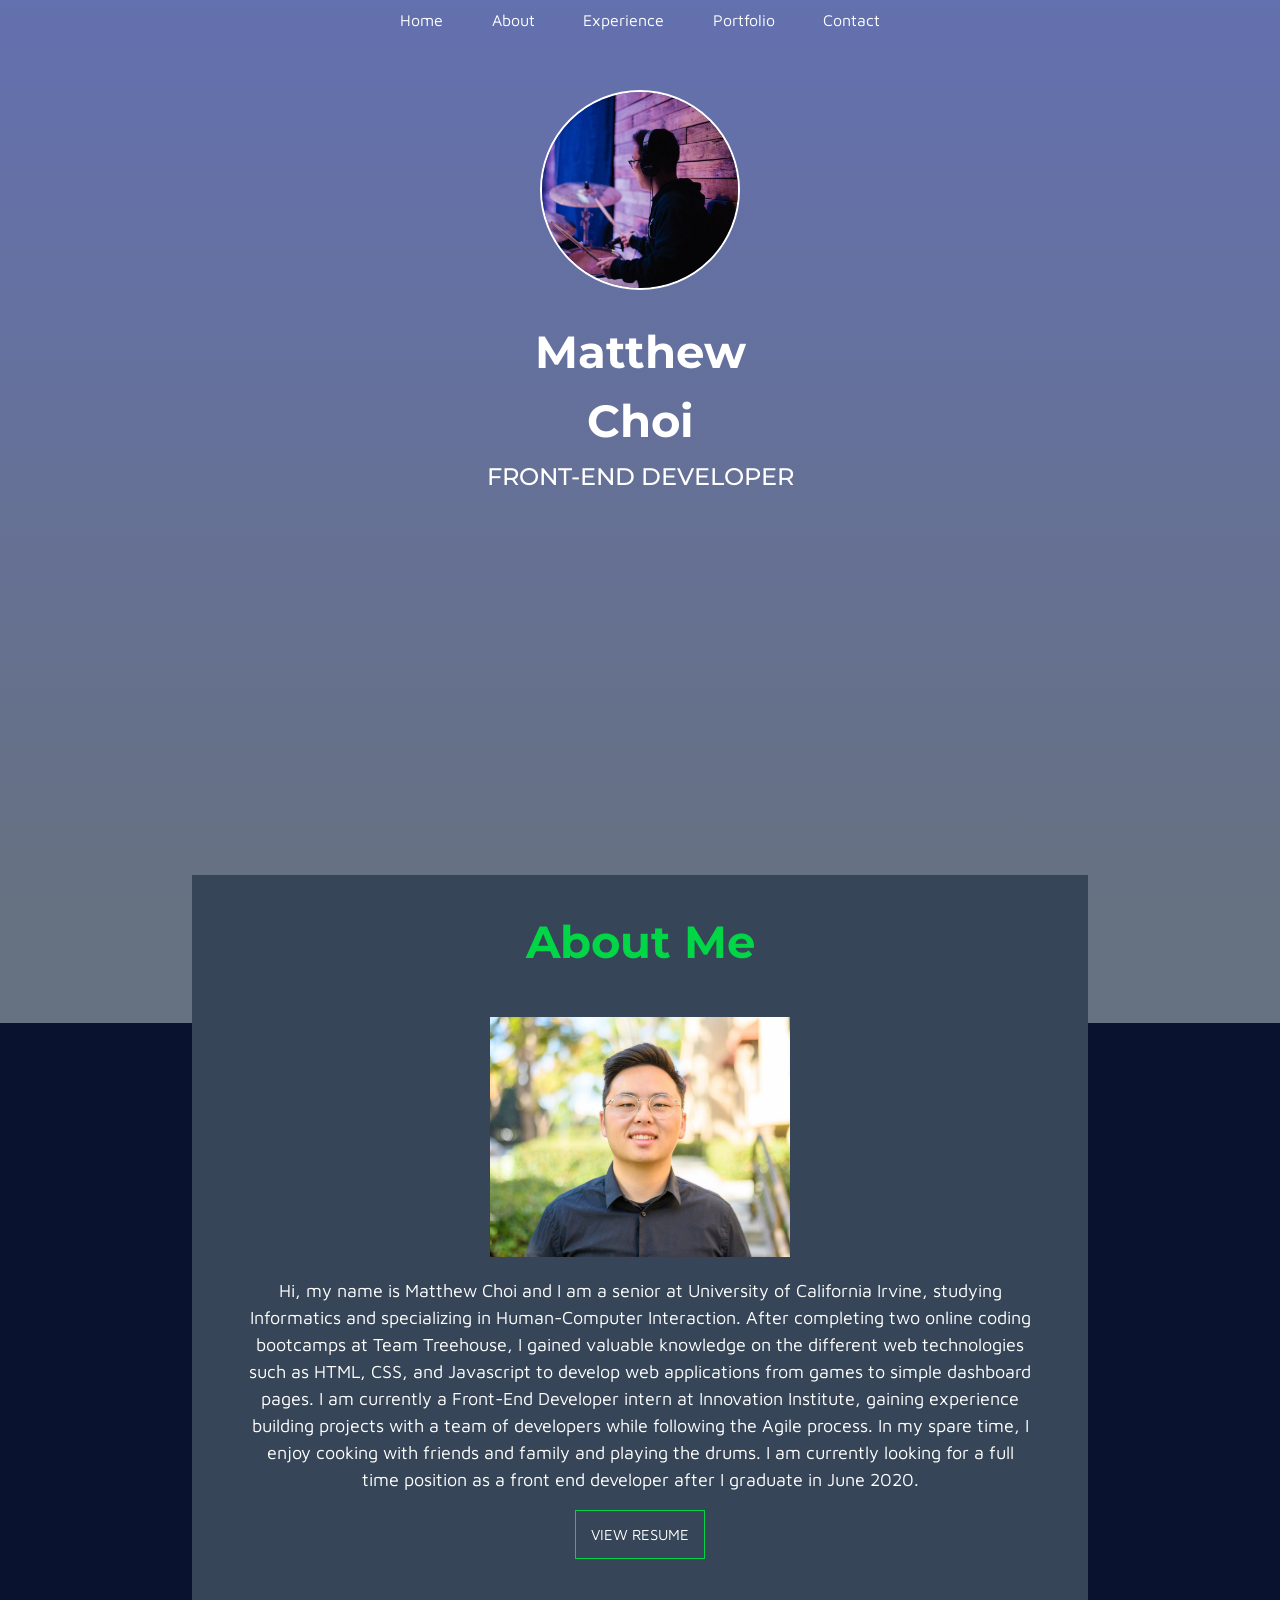
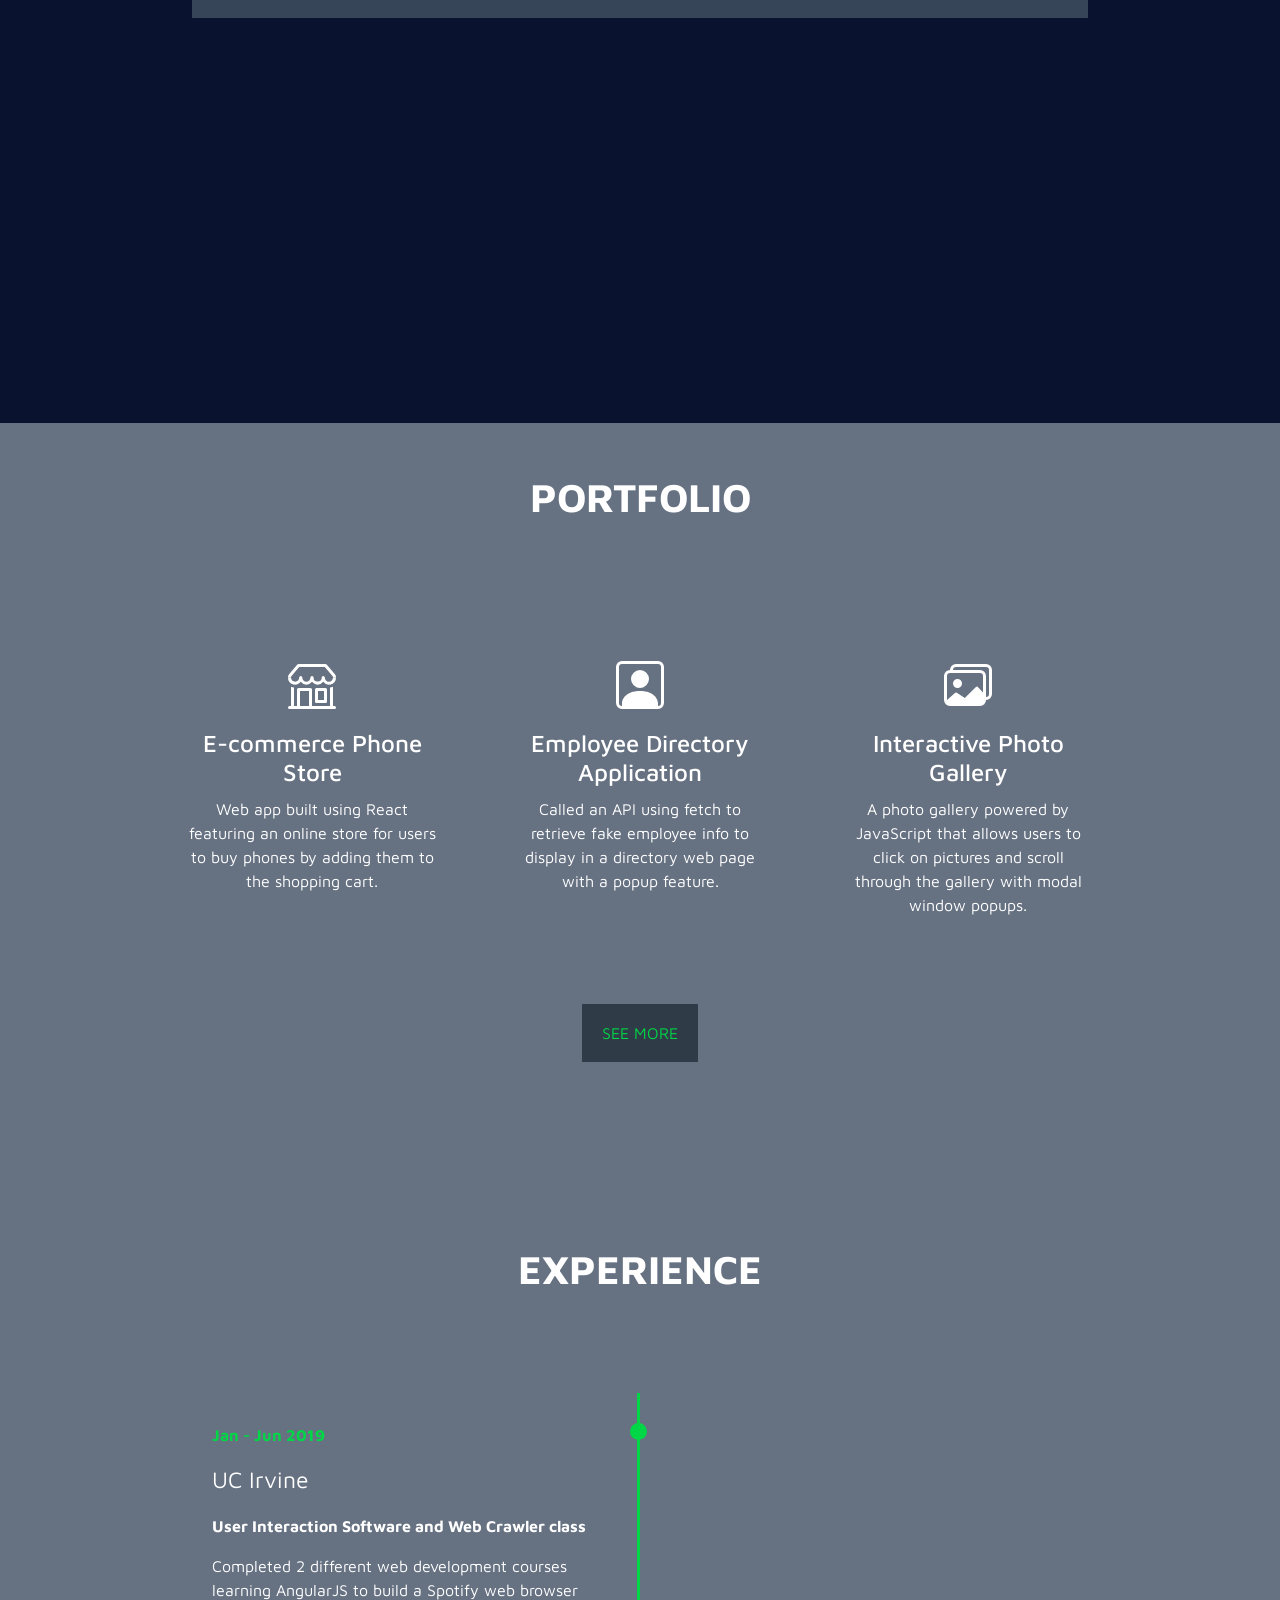
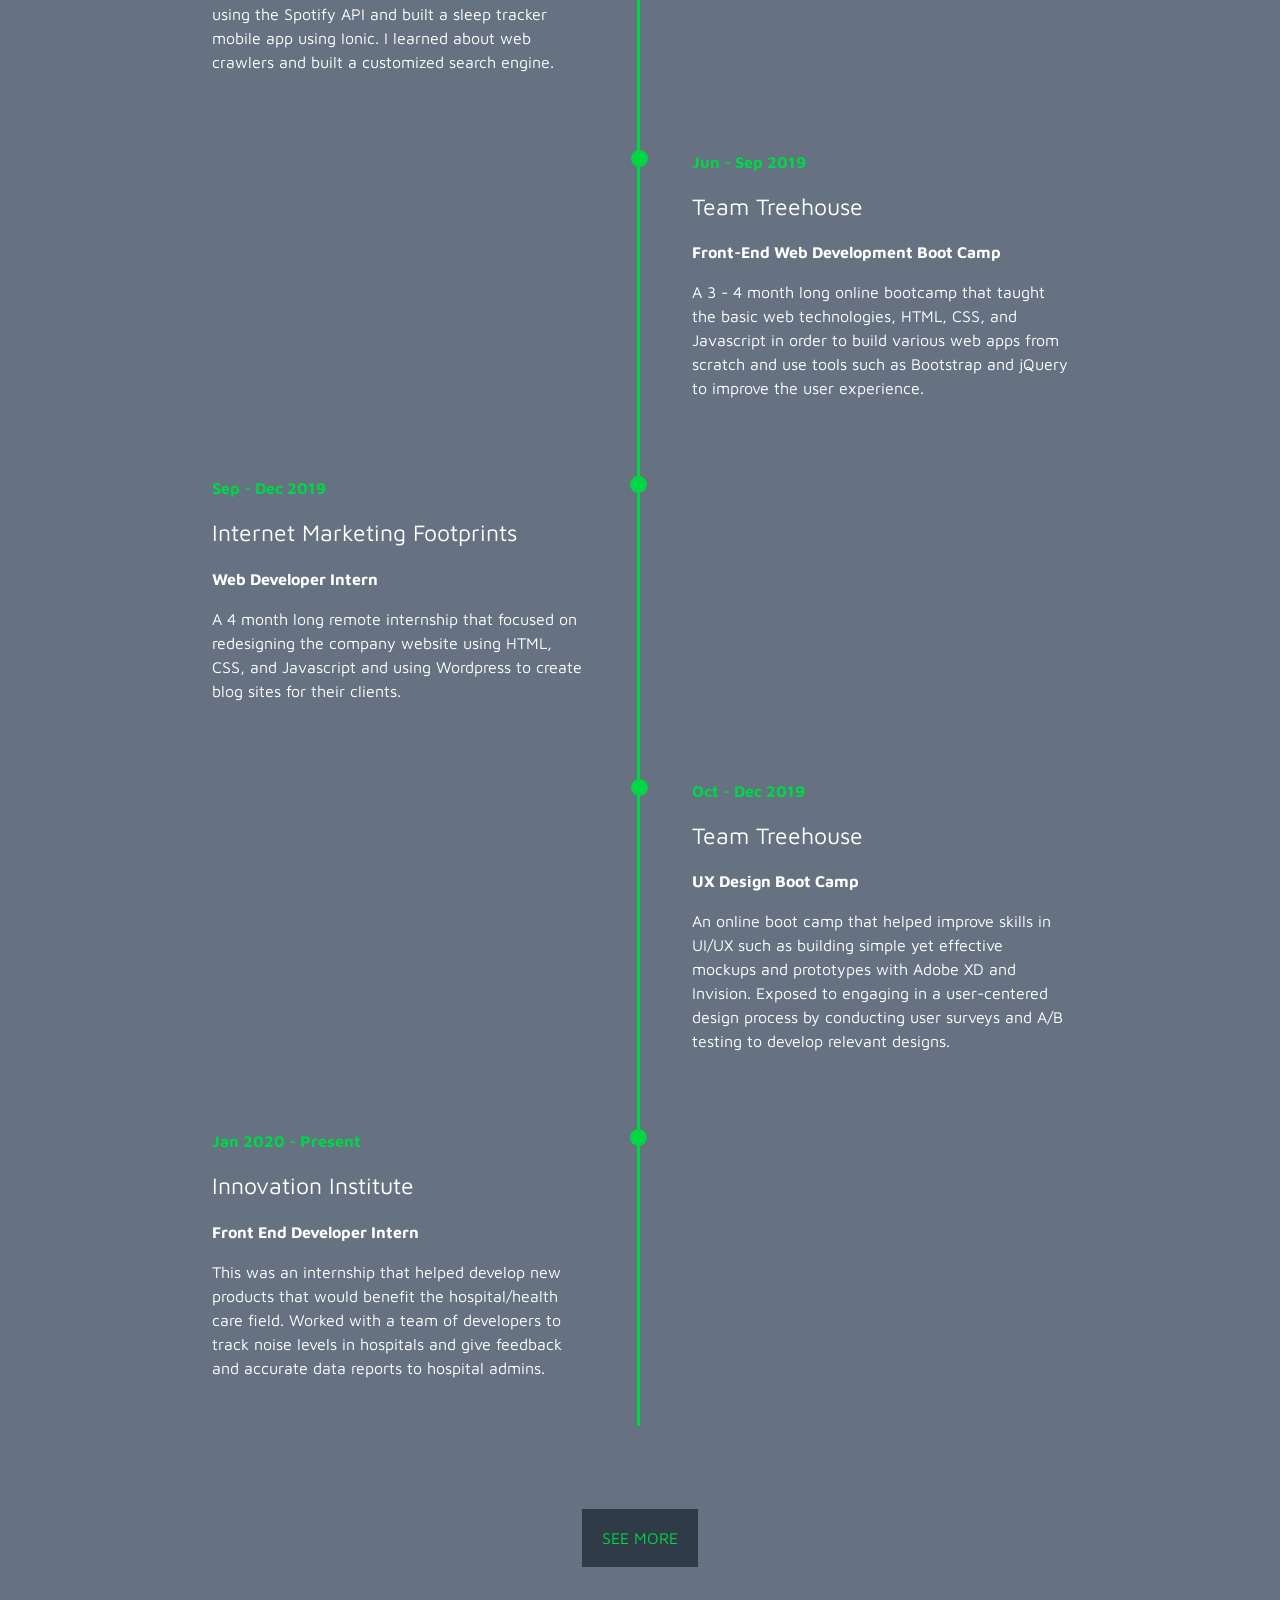
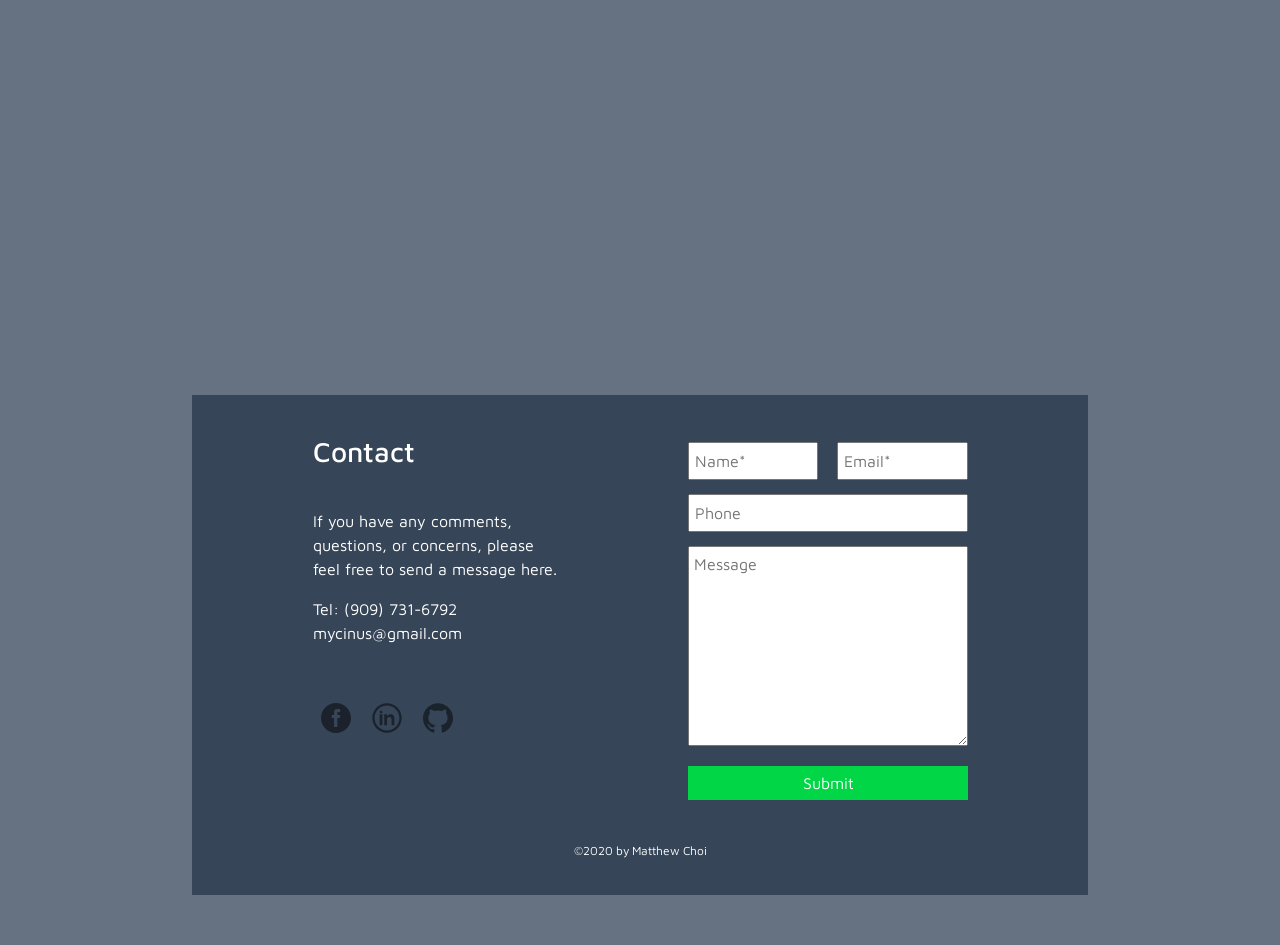
==== index.html @ 383bb629 "Update index.html" ====
<!DOCTYPE html>
<html lang="en">
  <head>
    <title>Matthew Choi's Portfolio</title>
    <!-- Required meta tags -->
    <meta charset="utf-8">
    <meta name="viewport" content="width=device-width, initial-scale=1, shrink-to-fit=no">
    <script src="https://ajax.googleapis.com/ajax/libs/jquery/3.5.1/jquery.min.js"></script>

    <!-- Bootstrap CSS -->
    <link rel="stylesheet" href="https://maxcdn.bootstrapcdn.com/bootstrap/4.0.0-beta/css/bootstrap.min.css" integrity="sha384-/Y6pD6FV/Vv2HJnA6t+vslU6fwYXjCFtcEpHbNJ0lyAFsXTsjBbfaDjzALeQsN6M" crossorigin="anonymous">
 
    <link rel="stylesheet" href="styles.css">
 
  </head>
  <body id='mainBody'>

    <div id='topBody'>
      <nav>
          <ul class='navbar'>
            <li >
              <a  href="index.html">Home</a>
            </li>
            <li >
              <a  href="#aboutme"  >About</a>
            </li>
            <li >
              <a  href="experience.html">Experience</a>
            </li>
            <li >
              <a  href="portfolio.html">Portfolio</a>
            </li> 
            <li >
              <a href="#contact-header" >Contact</a>
            </li>
          </ul>

      </nav>


    <div id='propic-holder'> 
      <img src="images/mattchoi_drums.jpg" alt='Matthew Choi Drummer Picture' class='propic' >
    </div>

    <div>
        <h1 class='title'><strong>Matthew</strong></h1>
        <h1 class='title'><strong>Choi</strong></h1>
        <h4 class='occup'>FRONT-END DEVELOPER</h3>
    </div>

  </div>

    <div id='aboutme'>
      <h2 id='aboutTitle'>About Me</h2>
      <div class='intro'>
      <img src="images/profilepic.jpg" alt='Matthew Choi Drummer Picture' class='profilepic' >
      <p class='abouttext'>Hi, my name is Matthew Choi and I am a senior at University of California Irvine, studying Informatics and 
        specializing in Human-Computer Interaction. After completing two online coding bootcamps at Team Treehouse, I gained valuable knowledge on the different web technologies such as HTML, CSS, and Javascript to develop web applications from games to simple dashboard pages. 
        I am currently a Front-End Developer intern at Innovation Institute, gaining experience building projects with a team of developers while following the Agile process. In my spare time, I enjoy cooking with friends and family and playing the drums.
        I am currently looking for a full time position as a front end developer after I graduate in June 2020. 
        <br>
        <br>
        <a href="Matthew Choi Resume (July).pdf" target='_blank' id='resume'>VIEW RESUME</a>
      </p>
      </div>
    </div>

    <div id='darkBackground'></div>


    <div id='maincontent'>

      <h2 class='contentheader' id='porttitle'>PORTFOLIO</h2>

        <div class='portfolio'>


          <div class='card'>
            <a href='https://react-product-store-ecommerce.netlify.app/' target='_blank' class='acard'>
              <svg width="5em" height="3em" viewBox="0 0 16 16" class="bi bi-shop" fill="currentColor" xmlns="http://www.w3.org/2000/svg">
                <path fill-rule="evenodd" d="M0 15.5a.5.5 0 0 1 .5-.5h15a.5.5 0 0 1 0 1H.5a.5.5 0 0 1-.5-.5zM3.12 1.175A.5.5 0 0 1 3.5 1h9a.5.5 0 0 1 .38.175l2.759 3.219A1.5 1.5 0 0 1 16 5.37v.13h-1v-.13a.5.5 0 0 0-.12-.325L12.27 2H3.73L1.12 5.045A.5.5 0 0 0 1 5.37v.13H0v-.13a1.5 1.5 0 0 1 .361-.976l2.76-3.22z"/>
                <path d="M2.375 6.875c.76 0 1.375-.616 1.375-1.375h1a1.375 1.375 0 0 0 2.75 0h1a1.375 1.375 0 0 0 2.75 0h1a1.375 1.375 0 1 0 2.75 0h1a2.375 2.375 0 0 1-4.25 1.458 2.371 2.371 0 0 1-1.875.917A2.37 2.37 0 0 1 8 6.958a2.37 2.37 0 0 1-1.875.917 2.37 2.37 0 0 1-1.875-.917A2.375 2.375 0 0 1 0 5.5h1c0 .76.616 1.375 1.375 1.375z"/>
                <path d="M4.75 5.5a.5.5 0 1 1-1 0 .5.5 0 0 1 1 0zm3.75 0a.5.5 0 1 1-1 0 .5.5 0 0 1 1 0zm3.75 0a.5.5 0 1 1-1 0 .5.5 0 0 1 1 0z"/>
                <path fill-rule="evenodd" d="M2 7.846V7H1v.437c.291.207.632.35 1 .409zm-1 .737c.311.14.647.232 1 .271V15H1V8.583zm13 .271a3.354 3.354 0 0 0 1-.27V15h-1V8.854zm1-1.417c-.291.207-.632.35-1 .409V7h1v.437zM3 9.5a.5.5 0 0 1 .5-.5h4a.5.5 0 0 1 .5.5V15H7v-5H4v5H3V9.5zm6 0a.5.5 0 0 1 .5-.5h3a.5.5 0 0 1 .5.5v4a.5.5 0 0 1-.5.5h-3a.5.5 0 0 1-.5-.5v-4zm1 .5v3h2v-3h-2z"/>
              </svg>
            <h4 class='cardtitle'>E-commerce Phone Store</h4>
            <p>Web app built using React featuring an online store for users to buy phones by adding them to the shopping cart.</p>
            </a>
          </div>


          <div class='card'>
            <a href='Project8/index.html' target='_blank' class='acard'>
            <svg class="bi bi-person-square" width="5em" height="3em" viewBox="0 0 16 16" fill="currentColor" xmlns="http://www.w3.org/2000/svg">
              <path fill-rule="evenodd" d="M14 1H2a1 1 0 00-1 1v12a1 1 0 001 1h12a1 1 0 001-1V2a1 1 0 00-1-1zM2 0a2 2 0 00-2 2v12a2 2 0 002 2h12a2 2 0 002-2V2a2 2 0 00-2-2H2z" clip-rule="evenodd"/>
              <path fill-rule="evenodd" d="M2 15v-1c0-1 1-4 6-4s6 3 6 4v1H2zm6-6a3 3 0 100-6 3 3 0 000 6z" clip-rule="evenodd"/>
            </svg>
            <h4 class='cardtitle'>Employee Directory Application</h4>
            <p>Called an API using fetch to retrieve fake employee info to display in a directory web page with a popup feature.</p>
            </a>
          </div>

          <div class='card'>
            <a href='Project5/index.html' target='_blank' class='acard'>
            <svg class="bi bi-images" width="5em" height="3em" viewBox="0 0 16 16" fill="currentColor" xmlns="http://www.w3.org/2000/svg">
              <path fill-rule="evenodd" d="M12.002 4h-10a1 1 0 00-1 1v8a1 1 0 001 1h10a1 1 0 001-1V5a1 1 0 00-1-1zm-10-1a2 2 0 00-2 2v8a2 2 0 002 2h10a2 2 0 002-2V5a2 2 0 00-2-2h-10z" clip-rule="evenodd"/>
              <path d="M10.648 8.646a.5.5 0 01.577-.093l1.777 1.947V14h-12v-1l2.646-2.354a.5.5 0 01.63-.062l2.66 1.773 3.71-3.71z"/>
              <path fill-rule="evenodd" d="M4.502 9a1.5 1.5 0 100-3 1.5 1.5 0 000 3zM4 2h10a1 1 0 011 1v8a1 1 0 01-1 1v1a2 2 0 002-2V3a2 2 0 00-2-2H4a2 2 0 00-2 2h1a1 1 0 011-1z" clip-rule="evenodd"/>
            </svg>
            <h4 class='cardtitle'>Interactive Photo Gallery</h4>
            <p>A photo gallery powered by JavaScript that allows users to click on pictures and scroll through the
              gallery with modal window popups.</p>
              </a>
          </div>
          
        
        
        </div>
        <div class='seemore'>
          <a href="portfolio.html" id='seemorebtn'>SEE MORE</a>
        </div>





        <div class='experience'>
          <h2 class='contentheader'>EXPERIENCE</h2>

          <div class="timeline">
            <div class="container left">
              <div class="content">
                <p class='dates'>Jan - Jun 2019</p>
                <p class='location'>UC Irvine</p>
                <p><strong>User Interaction Software and Web Crawler class</strong></p> 
                <p>Completed 2 different web development courses learning AngularJS to build a Spotify web browser using the Spotify API and built a sleep tracker mobile app using Ionic. 
                  I learned about web crawlers and built a customized search engine.
                </p>
              </div>
            </div>
            <div class="container right">
              <div class="content">
                <p class='dates'>Jun - Sep 2019</p>
                <p class='location'>Team Treehouse</p>
                <p><strong>Front-End Web Development Boot Camp</strong></p>
                <p>A 3 - 4 month long online bootcamp that taught the basic web technologies, HTML, CSS, and Javascript in order to build various web apps from scratch and use tools such as Bootstrap and jQuery to improve the user experience. </p>
              </div>
            </div>
            <div class="container left">
              <div class="content">
                <p class='dates'>Sep - Dec 2019</p>
                <p class='location'>Internet Marketing Footprints</p>
                <p><strong>Web Developer Intern</strong> </p>
                <p>A 4 month long remote internship that focused on redesigning the company website using HTML, CSS, and Javascript and using Wordpress to create blog sites for their clients. 
                  </p>
              </div>
            </div>
            <div class="container right">
              <div class="content">
                <p class='dates'>Oct - Dec 2019</p>
                <p class='location'>Team Treehouse</p>
                <p><strong>UX Design Boot Camp</strong></p>
                <p>An online boot camp that helped improve skills in UI/UX such as building simple yet effective mockups and prototypes with Adobe XD and Invision. Exposed to engaging in a user-centered design process by conducting user surveys and A/B testing to develop relevant designs.</p>
              </div>
            </div>
            <div class="container left">
              <div class="content">
                <p class='dates'>Jan 2020 - Present</p>
                <p class='location'>Innovation Institute</p>
                <p><strong>Front End Developer Intern</strong></p>
                <p>This was an internship that helped develop new products that would benefit the hospital/health care field. 
                  Worked with a team of developers to track noise levels in hospitals and give feedback and accurate data reports to hospital admins. </p>
              </div>
            </div>

          </div>
        </div>
        <div class='seemore' id='expseemore'>
          <a href="experience.html" id='seemorebtn'>SEE MORE</a>
        </div>


    </div>


  <br>
  <br>

      <footer >
        <br>

        <div class="footer-content">


          <div class='contactDiv'>
            <ul class="contact-info">
              <li>            <h3 id='contact-header'>Contact</h3>              </li>
              <li><p>If you have any comments, questions, or concerns, please feel free to send a message here. </p></li>
                <li class="phone">Tel: <a href="tel:+19097316792">(909) 731-6792</a></li>
                <li class="email"><a href="mailto:mycinus@gmail.com">mycinus@gmail.com</a></li>
            </ul>
         
            <ul id="contact">
              <li><a href="https://www.facebook.com/matthew.choi.796" target="_blank" class="social facebook">Facebook</a></li>
              <li><a href="https://www.linkedin.com/in/matthew-choi-00b753176/" target="_blank" class="social linkedin">LinkedIn</a></li>
              <li><a href="https://github.com/mchoi8" target="_blank" class="social github">Github</a></li>
            </ul>

          </div>

          <div class='contactDiv'>
            <form action="mailto:mycinus@gmail.com">
        
              <input class='contactform' type="text" id="name" name="fullname" placeholder="Name*">
              <input class='contactform' type="text" id="email" name="Email" placeholder="Email*">
              <input class='contactform' type="text" id="phone" name="phone" placeholder="Phone">
              <textarea class='contactform' id="subject" name="subject" placeholder="Message" style="height:200px"></textarea>
          
              <input class='contactbutton' type="submit" value="Submit">
          
            </form>
          </div>


          <p class="copyright">&copy;2020 by Matthew Choi</p>


        </div>


        <div id='bottom-footer'>

        </div>


      </footer>


    <!-- Optional JavaScript -->
    <!-- jQuery first, then Popper.js, then Bootstrap JS -->
    <script src='app.js'></script>
    <script src="https://code.jquery.com/jquery-3.2.1.slim.min.js" integrity="sha384-KJ3o2DKtIkvYIK3UENzmM7KCkRr/rE9/Qpg6aAZGJwFDMVNA/GpGFF93hXpG5KkN" crossorigin="anonymous"></script>
    <script src="https://cdnjs.cloudflare.com/ajax/libs/popper.js/1.11.0/umd/popper.min.js" integrity="sha384-b/U6ypiBEHpOf/4+1nzFpr53nxSS+GLCkfwBdFNTxtclqqenISfwAzpKaMNFNmj4" crossorigin="anonymous"></script>
    <script src="https://maxcdn.bootstrapcdn.com/bootstrap/4.0.0-beta/js/bootstrap.min.js" integrity="sha384-h0AbiXch4ZDo7tp9hKZ4TsHbi047NrKGLO3SEJAg45jXxnGIfYzk4Si90RDIqNm1" crossorigin="anonymous"></script>

  </body>

</html>
---- styles.css ----
@import url('https://fonts.googleapis.com/css2?family=Maven+Pro:wght@400;500&display=swap');
@import url('https://fonts.googleapis.com/css?family=Montserrat&display=swap');

body {
    font-family: 'Maven Pro', sans-serif;  
    background-color: #667182;
    box-sizing: border-box;
}



#aboutTitle {
  text-align: center;
  width: 100%;
  font-size: 45px;
  color: #00D646;

}

#aboutme {
  position: relative;
  z-index: 1;
  box-sizing: border-box;
  display: flex;
  flex-wrap: wrap;
  justify-content: space-evenly;
  width: 70%;
  margin: 0 auto;
  top: -225px;
  padding: 40px;
  background-color: rgb(54, 70, 88);
}

#darkBackground {
  position: relative;
  z-index: 0;
  top: -820px;
  height: 1000px;
  /* background-color: rgb(14, 45, 82); */
  background-color: #091330;
}

#maincontent {
  position: relative;
  z-index: 0;
  top: -850px;
  height: 1850px;
  background-color: #667182;
}

#resume {

  text-decoration: none;
  font-size: 15px;
  color: white;
  padding: 15px;
  border: 1px solid #00D646;
  transition: 0.3s;

}

#resume:hover {
  background-color: #00D646;
}

#topBody {
    position: relative;
    z-index: 0;
    background:     
        linear-gradient(
        rgba(97, 111, 230, 0.45), 
         transparent
      ),
      url(images/home_background.jpg);
      background-attachment: fixed;
      background-position: center;
      background-repeat: no-repeat;
      background-size: cover; 

      height: 1100px;
}

#bottom-footer {
  position: relative;
  z-index: 0;
  background:     
      linear-gradient(
      rgba(165, 165, 165, 0.45), 
      transparent
      ),

  url(images/home_background.jpg);
  background-attachment: fixed;
  background-position: center;
  background-repeat: no-repeat;
  background-size: cover; 
  height: 250px;
}

#top-footer {
  position: relative;
  z-index: 0;
  background:    
  url(images/home_background.jpg);
  background-attachment: fixed;
  background-position: center;
  background-repeat: no-repeat;
  background-size: cover; 
  height: 150px;
}

.title {
    color: white;
    text-align: center;
    font-size: 45px;
    margin: 15px;
    font-family: 'Montserrat', sans-serif;

}

.occup {
    color: white;
    text-align: center;
    font-family: 'Montserrat', sans-serif;
    margin-top: 15px;

}

h2 {
  font-family: 'Montserrat', sans-serif;
  color: white;
  font-weight: bold;
  text-align: center;
}

.contentheader {
  font-family: 'Maven Pro', sans-serif; 
  margin-top: 25px;
  margin-bottom: 100px;
  font-size: 40px;
}

#porttitle {
  margin-top: 80px;

}

/* Nav */

.navbar {
  list-style: none;
  width: 40%;
  margin: 0 auto
}


.navbar a{
  color: white;
  text-decoration: none;
}

.navbar a:hover {
  color: #00D646;

}  


  
/**/

.abouttext {
  text-align: center;
}

  
  .intro {
    /* box-sizing: border-box; */
    display: flex;
    flex-wrap: wrap;
    justify-content: space-evenly;
    color: white;
    width: 100%;
    margin: 10px;
    padding: 20px;
  }
  
  #propic-holder {
    text-align: center;
    
  }
  
  .propic {
    width: 200px;
    height: 200px;
    margin: 20px;
    margin-top: 40px;
    border-radius: 100%;
    border: 2px solid rgb(255, 255, 255);
  
  }

  .profilepic {
    width: 300px;
    height: 240px;
    margin: 20px;
    margin-top: 15px;

  }


  /* Portfolio */
  
  .portfolio {
    display: flex;
    flex-wrap: wrap;
    justify-content: center;
  }
  
  .card {
    width: 18rem;
    text-align: center;
    height: 330px;
    padding: 20px;
    margin: 20px;
    background-color: #667182;
    border-style: none;
    transition: 0.3s;
    color: white;
    cursor: pointer;
}

.pcard {
  display: flex;
  flex-direction: column;
  justify-content: center;
  border: 2px solid hotpink;
  width: 18rem;
  text-align: center;
  height: 330px;
  padding: 20px;
  margin: 20px;
  background-color: #667182;
  border-style: none;
  transition: 0.3s;
  color: white;
}


.card:hover {
  background-color: #32373f;

}

.seemore {
  text-align: center;
  margin-top: 30px;
  margin-bottom: 50px;
}

#seemorebtn {
  color: #00D646;
  background-color: rgb(47, 59, 71);
  padding: 20px;
  transition: 0.3s;
  text-decoration: none;
}

#seemorebtn:hover {
  background-color: black;
}

svg {
  width: 100%;
  margin: 0 auto;
}

.cardtitle {
  margin-top: 20px;
  margin-bottom: 10px;
}

.acard, .p1card {
  color: white;
}

.p1card {
  width: 50%;
  margin: 0 auto;
}


.acard:hover {
  color: white;
  text-decoration: none;
}

.p1card:hover {
  text-decoration: none;
  color: #00D646;
}

  /* -------------- */

  
  /* Experience */

  .experience {
    margin-top: 200px;
    box-sizing: border-box;
 }

 #expseemore {
   margin-top: 100px;
 }

  .timeline {
    position: relative;
    max-width: 1200px;
    margin: 0 auto;
  }

  .timeline::after {
    content: '';
    position: absolute;
    width: 3px;
    background-color: #00D646;
    top: 0;
    bottom: 0;
    left: 50%;
    margin-left: -3px;
  }


  .container {
    padding: 10px 40px;
    position: relative;
    background-color: inherit;
    width: 43%;
  }


  .container::after {
    content: '';
    position: absolute;
    width: 17px;
    height: 17px;
    right: -17px;
    background-color: #00D646;
    top: 30px;
    border-radius: 50%;
    z-index: 1;
  }

  .left {
    left: -20%;
  }
  
  /* Place the container to the right */
  .right {
    left: 20%;
  }

  .right::after { /* fixing the right circles on the time line */
    left: 1px;
  }
  .left::after { /* aligning left circles on the timeline */
    right: -2px;
  }
  
  /* The actual content */
  .content {
    padding: 20px 30px;
    background-color: #667182;
    position: relative;
    border-radius: 3px;
    color: white;
  }
  

  #exptitle, #pfoliotitle {
    color: white;
    margin-top: 30px;
    margin-left: 15px;
    text-align: left;
  }

  .dates {
    color: #00D646;
    font-weight: bold;
  }

  .location {
    font-size: 23px;
  }


  /* ----------------- */



  /*     Footer     */
  


  .footer-content {
    color: white;
    position: relative;
    z-index: 1;
    box-sizing: border-box;
    display: flex;
    flex-wrap: wrap;
    justify-content: space-evenly;
    width: 70%;
    height: 500px;
    margin: 0 auto;
    top: 200px;
    padding: 40px;
    background-color: rgb(54, 70, 88);
  }
    
    footer .copyright {
      top: -8px;
      font-size: .75em;
    }
    
    footer ul {
      list-style-type: none;
  
    }
  
    #contact-header {
      width: 100%;
      text-align: left;
      margin-bottom: 40px;
      margin-right: 65px;

    }

    .contactDiv {
      
      width: 40%;
      margin: 0 auto;
    }
    
    footer ul li {
      display: inline-block;
    }
    
    #name , #email, #phone, #subject, .contactbutton{
      list-style: none;
      padding: 5px;
      margin: 7px;
    }

    #email, #name {
      width: 40%;
    }

    #phone, #subject {
      width: 86%;
    }

    .contactbutton {
      background-color: #00D646;
      color: white;
      width: 86%;
      border: none;
      transition: 0.3s;
    } 

    .contactbutton:hover {
      background-color: rgb(0, 180, 60);
    }

    .contact-info a {
      text-decoration: none;
      color: white;
      }
  
    .contact-info {
        margin-right: 40px;
  
      }
  
    #contact {
      width: 100%;
      margin: 0 auto;
       margin-top: 50px;
    }
  
    .copyright {
        margin-top: 35px;
        text-align: center;
        width: 100%;

    }
    
    a.social {
      display: inline-block;
      text-indent: -9999px;
      margin: 8px;
      width: 30px;
      height: 30px;
      background-size: 30px 30px;
      opacity: .5;
      transition: all .5s;
    }
    a.facebook {
      background-image: url(images/fblogo.svg);
    }
    a.linkedin {
      background-image: url(images/ln.svg);
    }
    a.github {
      background-image: url(images/github.svg);
    }
    a.social:hover {
      opacity: 1;
    }
    
    .clearfix {
      clear: both;
    }


    /* Experience html  */
  
    #expcontent {
      max-width: 900px;
      margin: 0 auto;
      margin-top: 30px;
      color: white;
    }

    hr {
      background-color: white;
    }

    h3, #cert {
      text-align: center;
    }


   /* Portfolio html  */

    #card-content {
      display: flex;
      flex-wrap: wrap;
      justify-content: space-evenly;
      margin-top: 30px;
      margin-bottom: 50px;
    }






    @media (min-width: 320px) {
      .profilepic {
        width: 200px;
        height: 170px;
        margin: 20px;
        margin-top: 15px;
    
      }
    }
  
  
    @media (min-width: 768px) {
  
      .propic {
        width: 125px;
        height: 125px;
        border-radius: 100%;
  
      }
      .right::after { /* fixing the right circles on the time line */
        left: 2px;
      }
      .left::after { /* aligning left circles on the timeline */
        right: 4px;
      }
    }
  
    .intro {
      padding: 5px;
    }
  

    #maincontent {
      height: 2850px;
    }
  
    @media (min-width: 900px) {

      #maincontent {
        height: 2700px;
      }
      .right::after { /* fixing the right circles on the time line */
        left: 4px;
      }
      .left::after { /* aligning left circles on the timeline */
        right: 6px;
      }

    }


    @media (min-width: 1024px) {
  

      #maincontent {
        height: 2000px;
      }


      .propic {
        margin-top: 50px;
        width: 200px;
        height: 200px;
      }
  
      .intro {
        font-size: 18px;
        margin-top: 20px;
      }
  
      #about {
        height: 400px;
      }
  
      .profilepic {
        width: 300px;
        height: 240px;
        margin: 20px;
        margin-top: 15px;
    
      }
      .right::after { /* fixing the right circles on the time line */
        left: 6px;
      }
      .left::after { /* aligning left circles on the timeline */
        right: 8px;
      }

    }
    @media (min-width: 1120px) {


      .right::after { /* fixing the right circles on the time line */
        left: 8px;
      }
      .left::after { /* aligning left circles on the timeline */
        right: 9px;
      }
    }

    @media (min-width: 1200px) {


      .right::after { /* fixing the right circles on the time line */
        left: 9px;
      }
      .left::after { /* aligning left circles on the timeline */
        right: 11px;
      }
    }
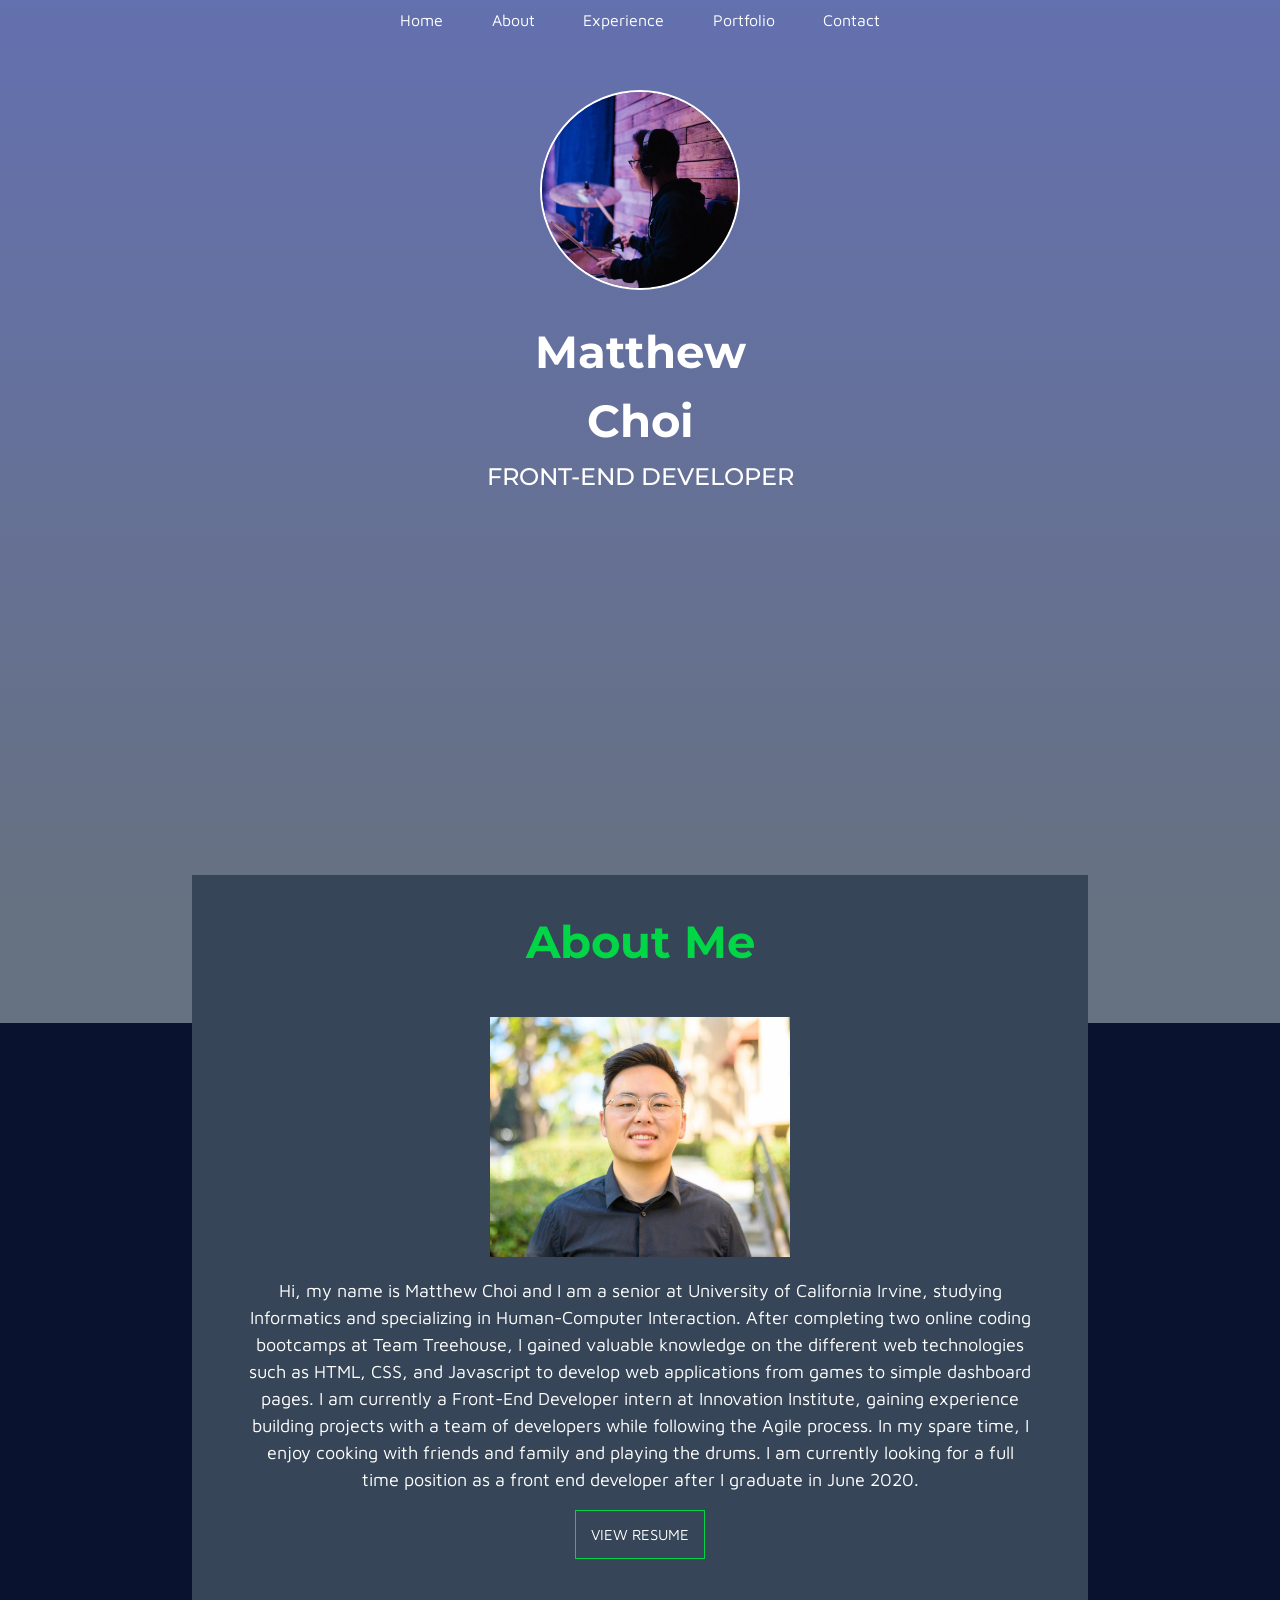
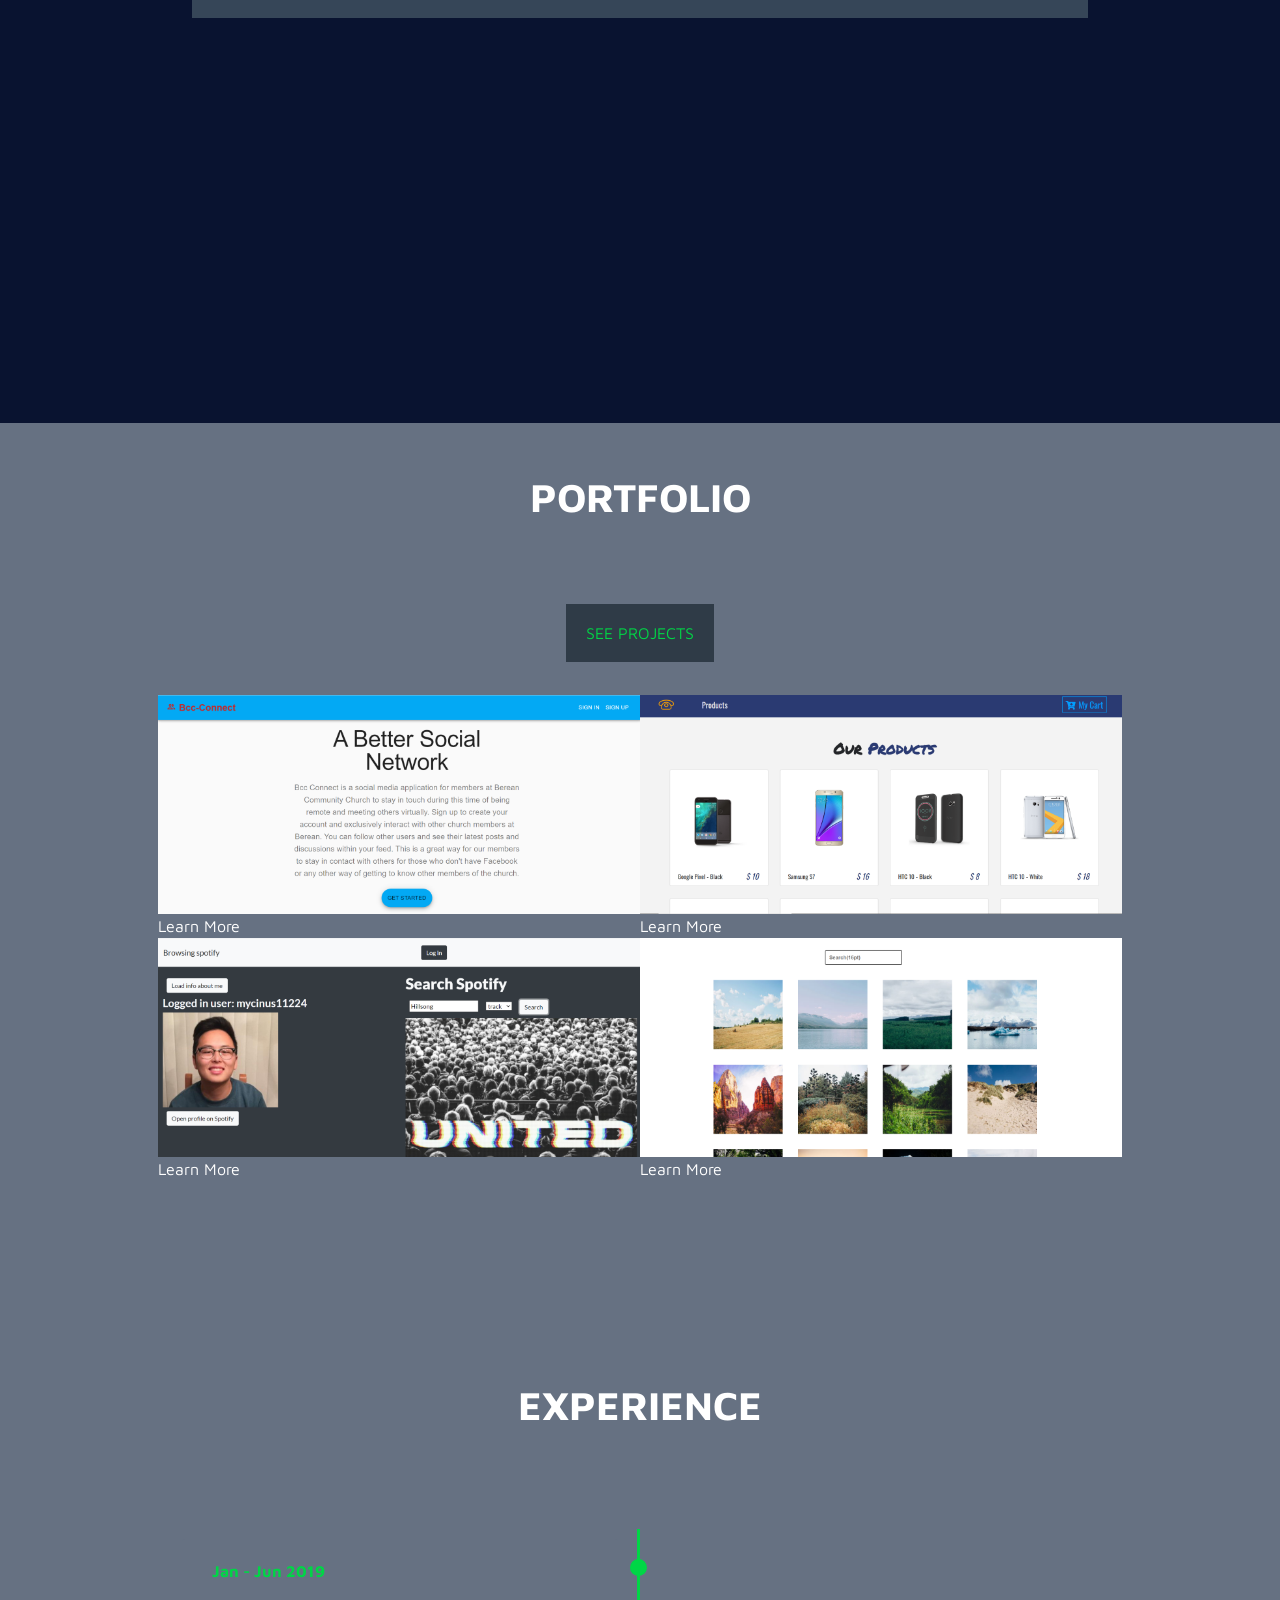
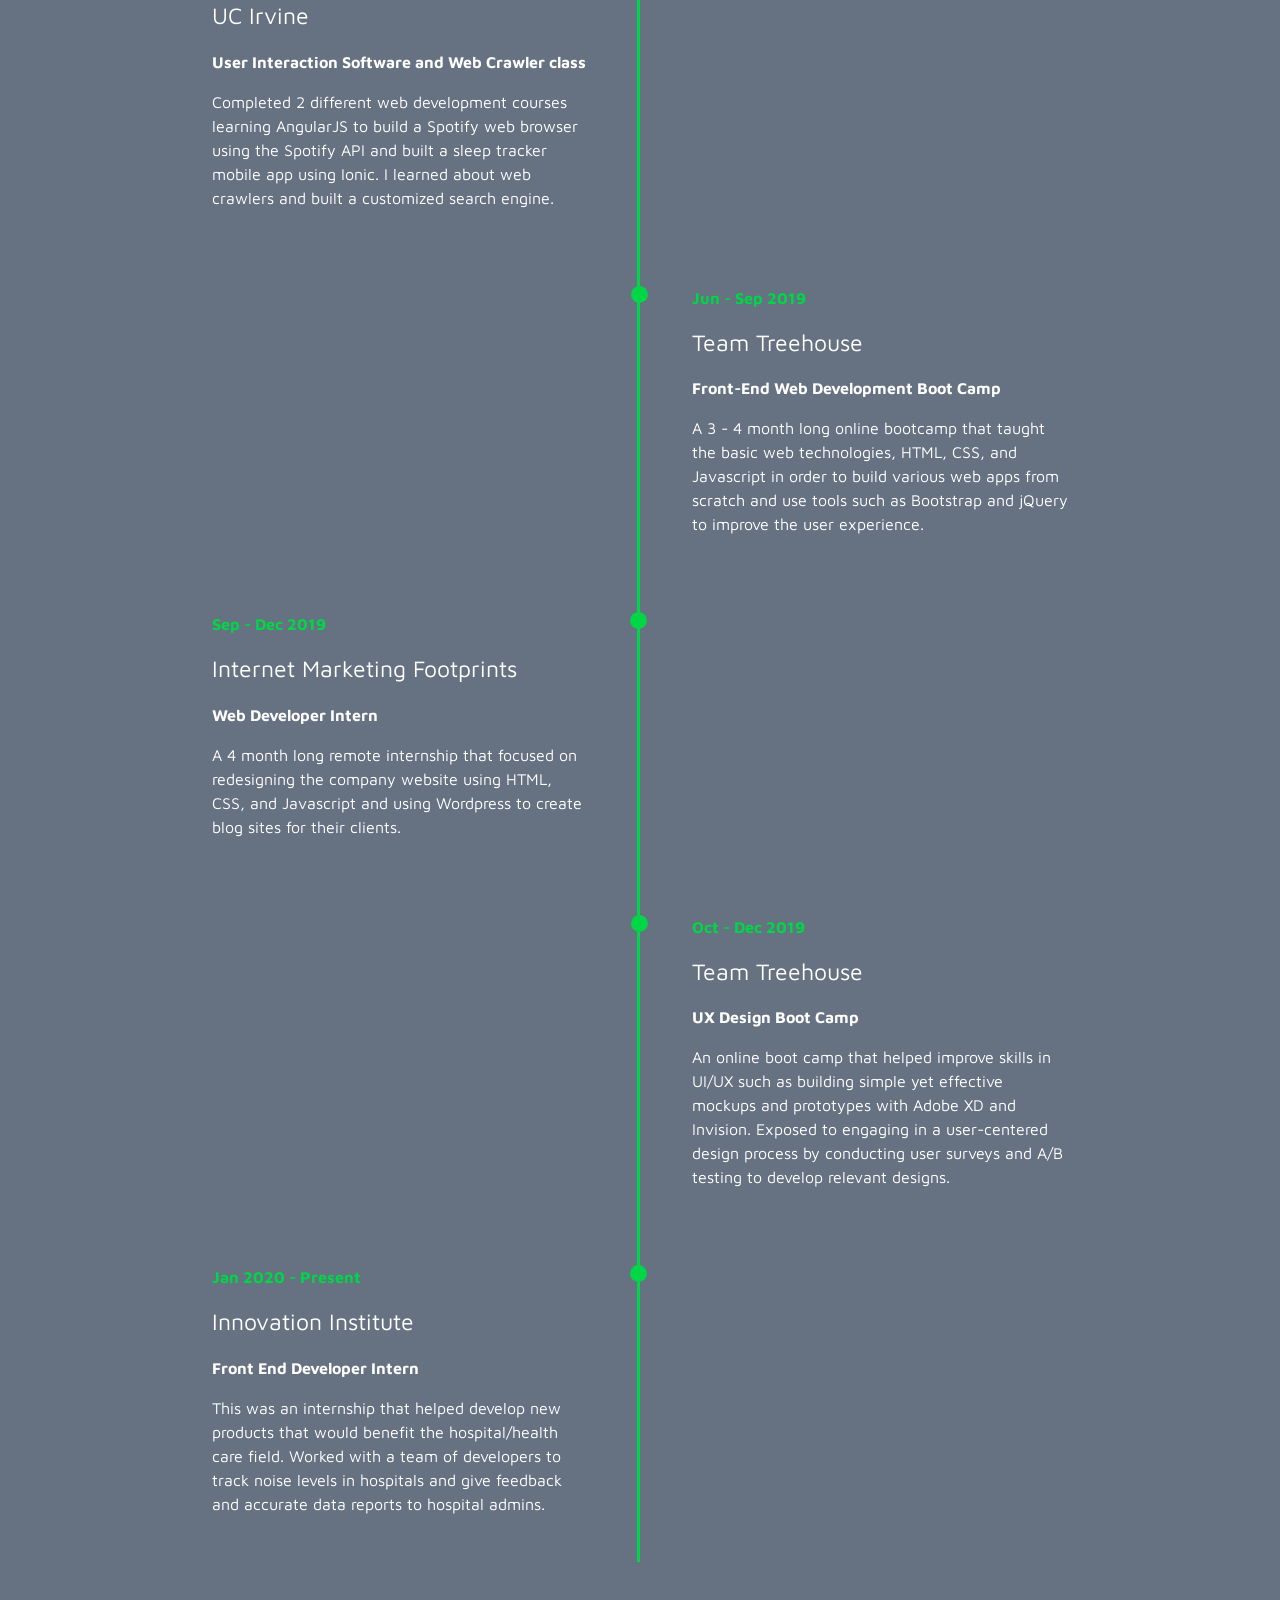
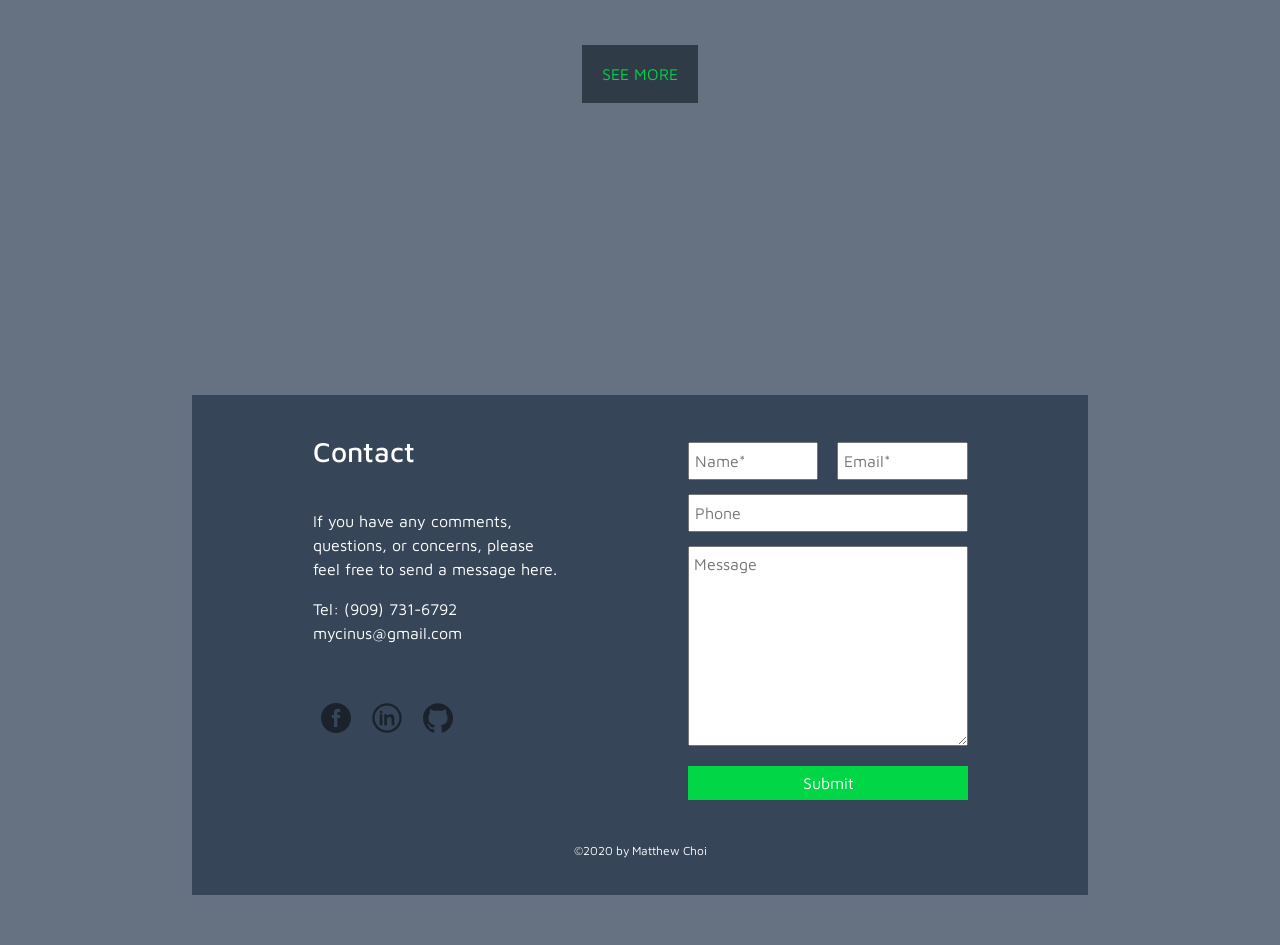
==== commit d2f09cae: "Update index.html" ====
--- a/index.html
+++ b/index.html
@@ -18,21 +18,11 @@
     <div id='topBody'>
       <nav>
           <ul class='navbar'>
-            <li >
-              <a  href="index.html">Home</a>
-            </li>
-            <li >
-              <a  href="#aboutme"  >About</a>
-            </li>
-            <li >
-              <a  href="experience.html">Experience</a>
-            </li>
-            <li >
-              <a  href="portfolio.html">Portfolio</a>
-            </li> 
-            <li >
-              <a href="#contact-header" >Contact</a>
-            </li>
+            <li ><a  href="index.html">Home</a></li>
+            <li ><a  href="#aboutme"  >About</a></li>
+            <li ><a  href="experience.html">Experience</a></li>
+            <li ><a  href="portfolio.html">Portfolio</a></li> 
+            <li ><a href="#contact-header" >Contact</a></li>
           </ul>
 
       </nav>
@@ -72,52 +62,59 @@
 
       <h2 class='contentheader' id='porttitle'>PORTFOLIO</h2>
 
+      <div class='seemore'>
+        <a href="portfolio.html" id='seemorebtn'>SEE PROJECTS</a>
+      </div>
+
         <div class='portfolio'>
 
-
-          <div class='card'>
-            <a href='https://react-product-store-ecommerce.netlify.app/' target='_blank' class='acard'>
-              <svg width="5em" height="3em" viewBox="0 0 16 16" class="bi bi-shop" fill="currentColor" xmlns="http://www.w3.org/2000/svg">
-                <path fill-rule="evenodd" d="M0 15.5a.5.5 0 0 1 .5-.5h15a.5.5 0 0 1 0 1H.5a.5.5 0 0 1-.5-.5zM3.12 1.175A.5.5 0 0 1 3.5 1h9a.5.5 0 0 1 .38.175l2.759 3.219A1.5 1.5 0 0 1 16 5.37v.13h-1v-.13a.5.5 0 0 0-.12-.325L12.27 2H3.73L1.12 5.045A.5.5 0 0 0 1 5.37v.13H0v-.13a1.5 1.5 0 0 1 .361-.976l2.76-3.22z"/>
-                <path d="M2.375 6.875c.76 0 1.375-.616 1.375-1.375h1a1.375 1.375 0 0 0 2.75 0h1a1.375 1.375 0 0 0 2.75 0h1a1.375 1.375 0 1 0 2.75 0h1a2.375 2.375 0 0 1-4.25 1.458 2.371 2.371 0 0 1-1.875.917A2.37 2.37 0 0 1 8 6.958a2.37 2.37 0 0 1-1.875.917 2.37 2.37 0 0 1-1.875-.917A2.375 2.375 0 0 1 0 5.5h1c0 .76.616 1.375 1.375 1.375z"/>
-                <path d="M4.75 5.5a.5.5 0 1 1-1 0 .5.5 0 0 1 1 0zm3.75 0a.5.5 0 1 1-1 0 .5.5 0 0 1 1 0zm3.75 0a.5.5 0 1 1-1 0 .5.5 0 0 1 1 0z"/>
-                <path fill-rule="evenodd" d="M2 7.846V7H1v.437c.291.207.632.35 1 .409zm-1 .737c.311.14.647.232 1 .271V15H1V8.583zm13 .271a3.354 3.354 0 0 0 1-.27V15h-1V8.854zm1-1.417c-.291.207-.632.35-1 .409V7h1v.437zM3 9.5a.5.5 0 0 1 .5-.5h4a.5.5 0 0 1 .5.5V15H7v-5H4v5H3V9.5zm6 0a.5.5 0 0 1 .5-.5h3a.5.5 0 0 1 .5.5v4a.5.5 0 0 1-.5.5h-3a.5.5 0 0 1-.5-.5v-4zm1 .5v3h2v-3h-2z"/>
-              </svg>
-            <h4 class='cardtitle'>E-commerce Phone Store</h4>
-            <p>Web app built using React featuring an online store for users to buy phones by adding them to the shopping cart.</p>
-            </a>
-          </div>
-
-
-          <div class='card'>
-            <a href='Project8/index.html' target='_blank' class='acard'>
-            <svg class="bi bi-person-square" width="5em" height="3em" viewBox="0 0 16 16" fill="currentColor" xmlns="http://www.w3.org/2000/svg">
-              <path fill-rule="evenodd" d="M14 1H2a1 1 0 00-1 1v12a1 1 0 001 1h12a1 1 0 001-1V2a1 1 0 00-1-1zM2 0a2 2 0 00-2 2v12a2 2 0 002 2h12a2 2 0 002-2V2a2 2 0 00-2-2H2z" clip-rule="evenodd"/>
-              <path fill-rule="evenodd" d="M2 15v-1c0-1 1-4 6-4s6 3 6 4v1H2zm6-6a3 3 0 100-6 3 3 0 000 6z" clip-rule="evenodd"/>
-            </svg>
-            <h4 class='cardtitle'>Employee Directory Application</h4>
-            <p>Called an API using fetch to retrieve fake employee info to display in a directory web page with a popup feature.</p>
-            </a>
-          </div>
-
-          <div class='card'>
-            <a href='Project5/index.html' target='_blank' class='acard'>
-            <svg class="bi bi-images" width="5em" height="3em" viewBox="0 0 16 16" fill="currentColor" xmlns="http://www.w3.org/2000/svg">
-              <path fill-rule="evenodd" d="M12.002 4h-10a1 1 0 00-1 1v8a1 1 0 001 1h10a1 1 0 001-1V5a1 1 0 00-1-1zm-10-1a2 2 0 00-2 2v8a2 2 0 002 2h10a2 2 0 002-2V5a2 2 0 00-2-2h-10z" clip-rule="evenodd"/>
-              <path d="M10.648 8.646a.5.5 0 01.577-.093l1.777 1.947V14h-12v-1l2.646-2.354a.5.5 0 01.63-.062l2.66 1.773 3.71-3.71z"/>
-              <path fill-rule="evenodd" d="M4.502 9a1.5 1.5 0 100-3 1.5 1.5 0 000 3zM4 2h10a1 1 0 011 1v8a1 1 0 01-1 1v1a2 2 0 002-2V3a2 2 0 00-2-2H4a2 2 0 00-2 2h1a1 1 0 011-1z" clip-rule="evenodd"/>
-            </svg>
-            <h4 class='cardtitle'>Interactive Photo Gallery</h4>
-            <p>A photo gallery powered by JavaScript that allows users to click on pictures and scroll through the
-              gallery with modal window popups.</p>
-              </a>
+          <div class='card-container'>
+            
+              <img src='./images/cover-photos/bcc-connect-sm.PNG' alt='bcc connect' style="width:482px;height:219px;">
+              <div class="middle">
+                <a href='bcc-connect.html' class='acard' >
+                <div class="text">Learn More</div>
+              </a>
+              </div>
+            
+          </div>
+
+          <div class='card-container'>
+            
+              <img src='./images/cover-photos/ecommerce-page-sm.PNG' alt='ecommerce page' style="width:482px;height:219px;">
+              <div class="middle">
+                <a href='ecommerce.html' class='acard'>
+                <div class="text">Learn More</div>
+              </a>
+              </div>
           </div>
           
+        <div class='card-container'>
+            
+              <img src='./images/cover-photos/spotify-browser-sm.PNG' alt='spotify browser' style="width:482px;height:219px;" >
+              <div class="middle">
+                <a href='spotify-browser.html' class='acard'>
+                <div class="text">Learn More</div>
+              </a>
+              </div>
+            
+          </div>
+
+          <div class='card-container'>
+            
+              <img src='./images/cover-photos/photo-gallery-sm.PNG' alt='photo gallery' style="width:482px;height:219px;" >
+              <div class="middle">
+                
+                <a href='photo-gallery.html'  class='acard'>
+                <div class="text">
+                  Learn More
+                </div>
+              </a>
+              </div>
+           
+          </div>  
         
-        
-        </div>
-        <div class='seemore'>
-          <a href="portfolio.html" id='seemorebtn'>SEE MORE</a>
+
         </div>
 
 
--- a/styles.css
+++ b/styles.css
@@ -219,8 +219,8 @@
   .card {
     width: 18rem;
     text-align: center;
-    height: 330px;
-    padding: 20px;
+    height: 300px;
+    padding: 15px;
     margin: 20px;
     background-color: #667182;
     border-style: none;
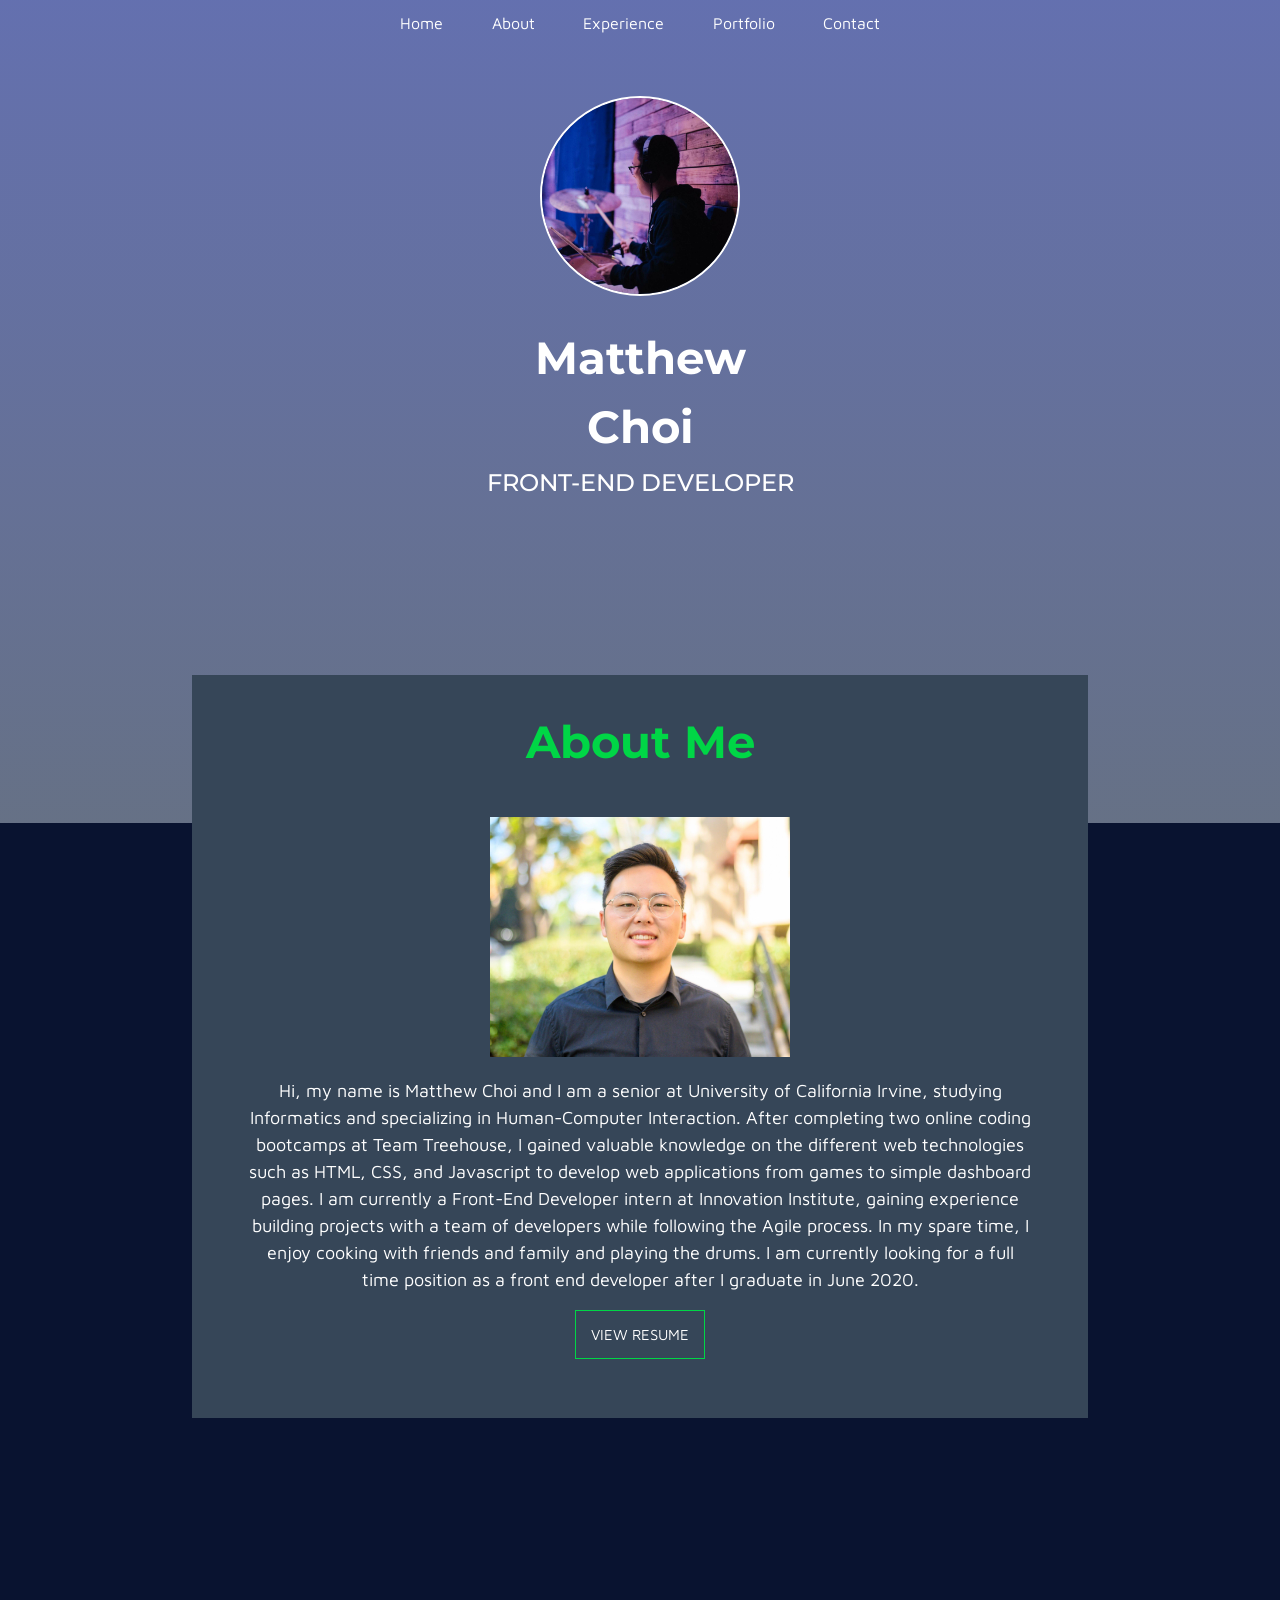
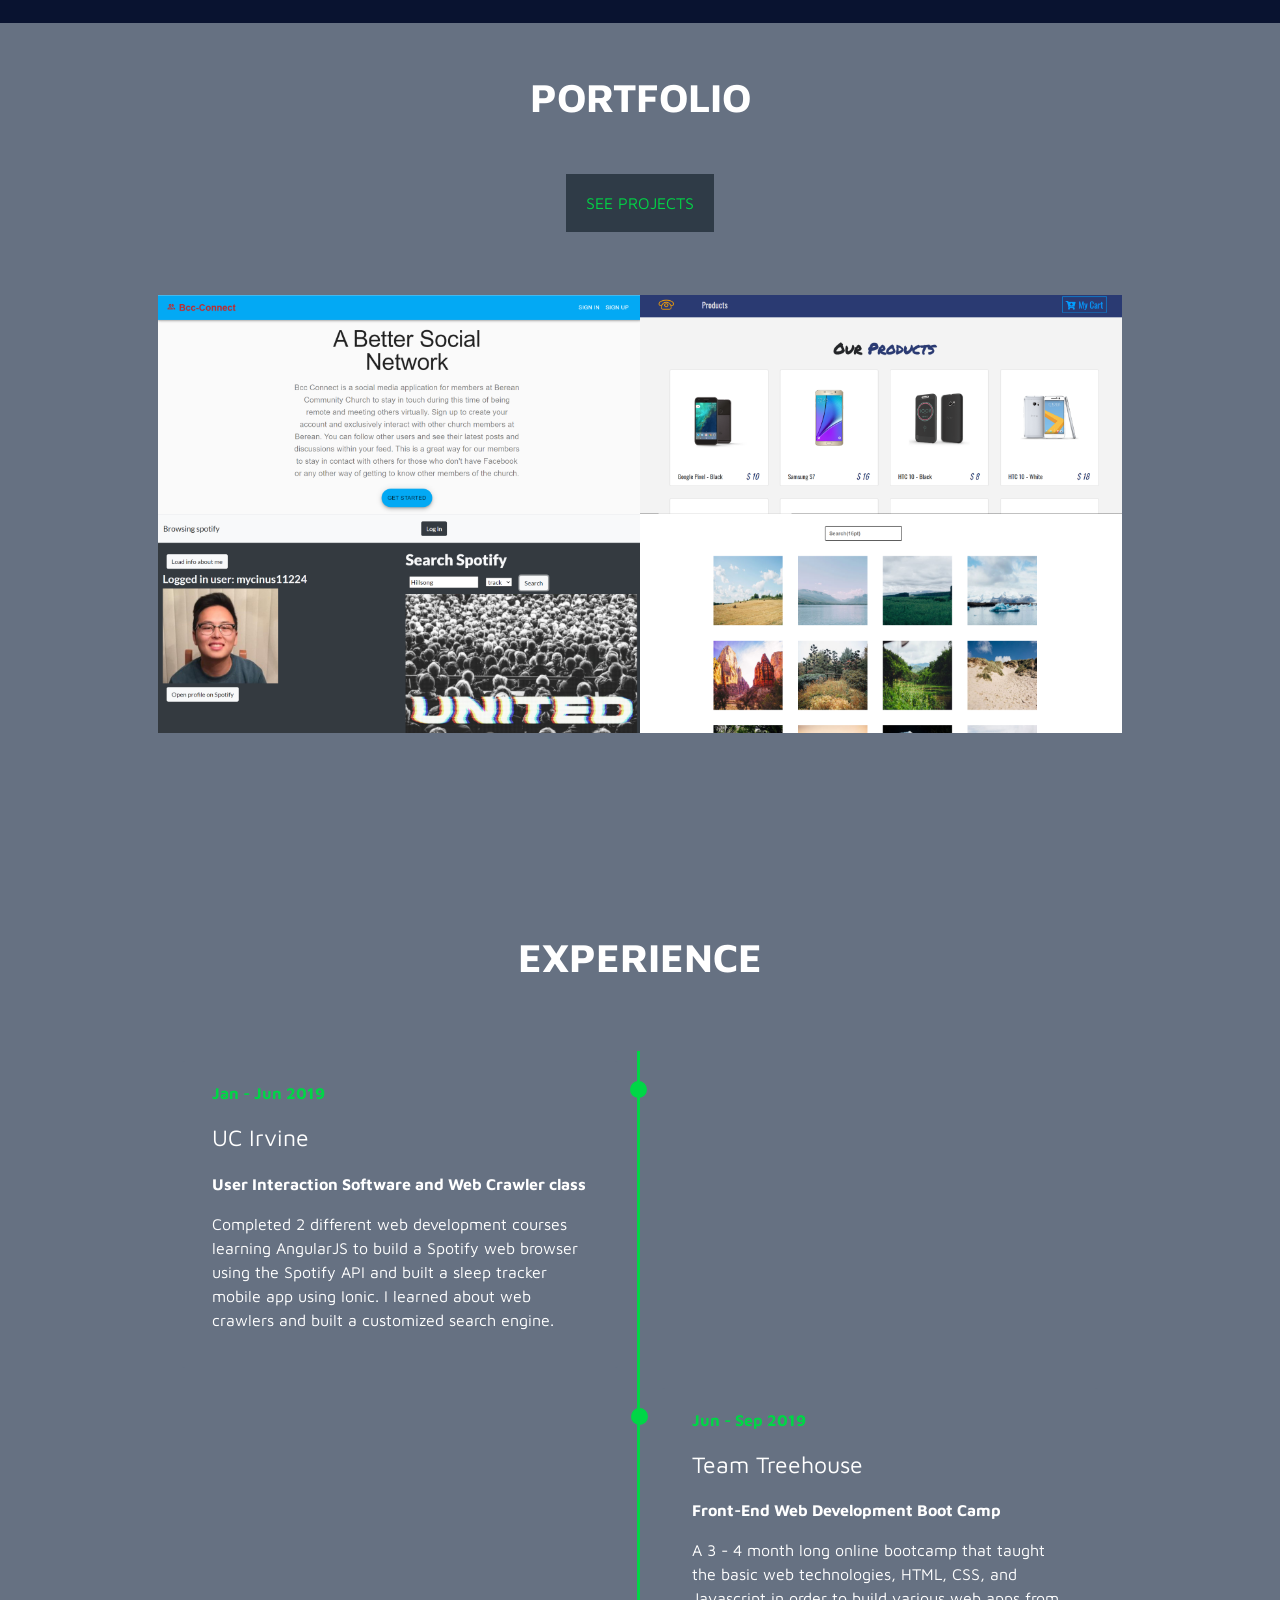
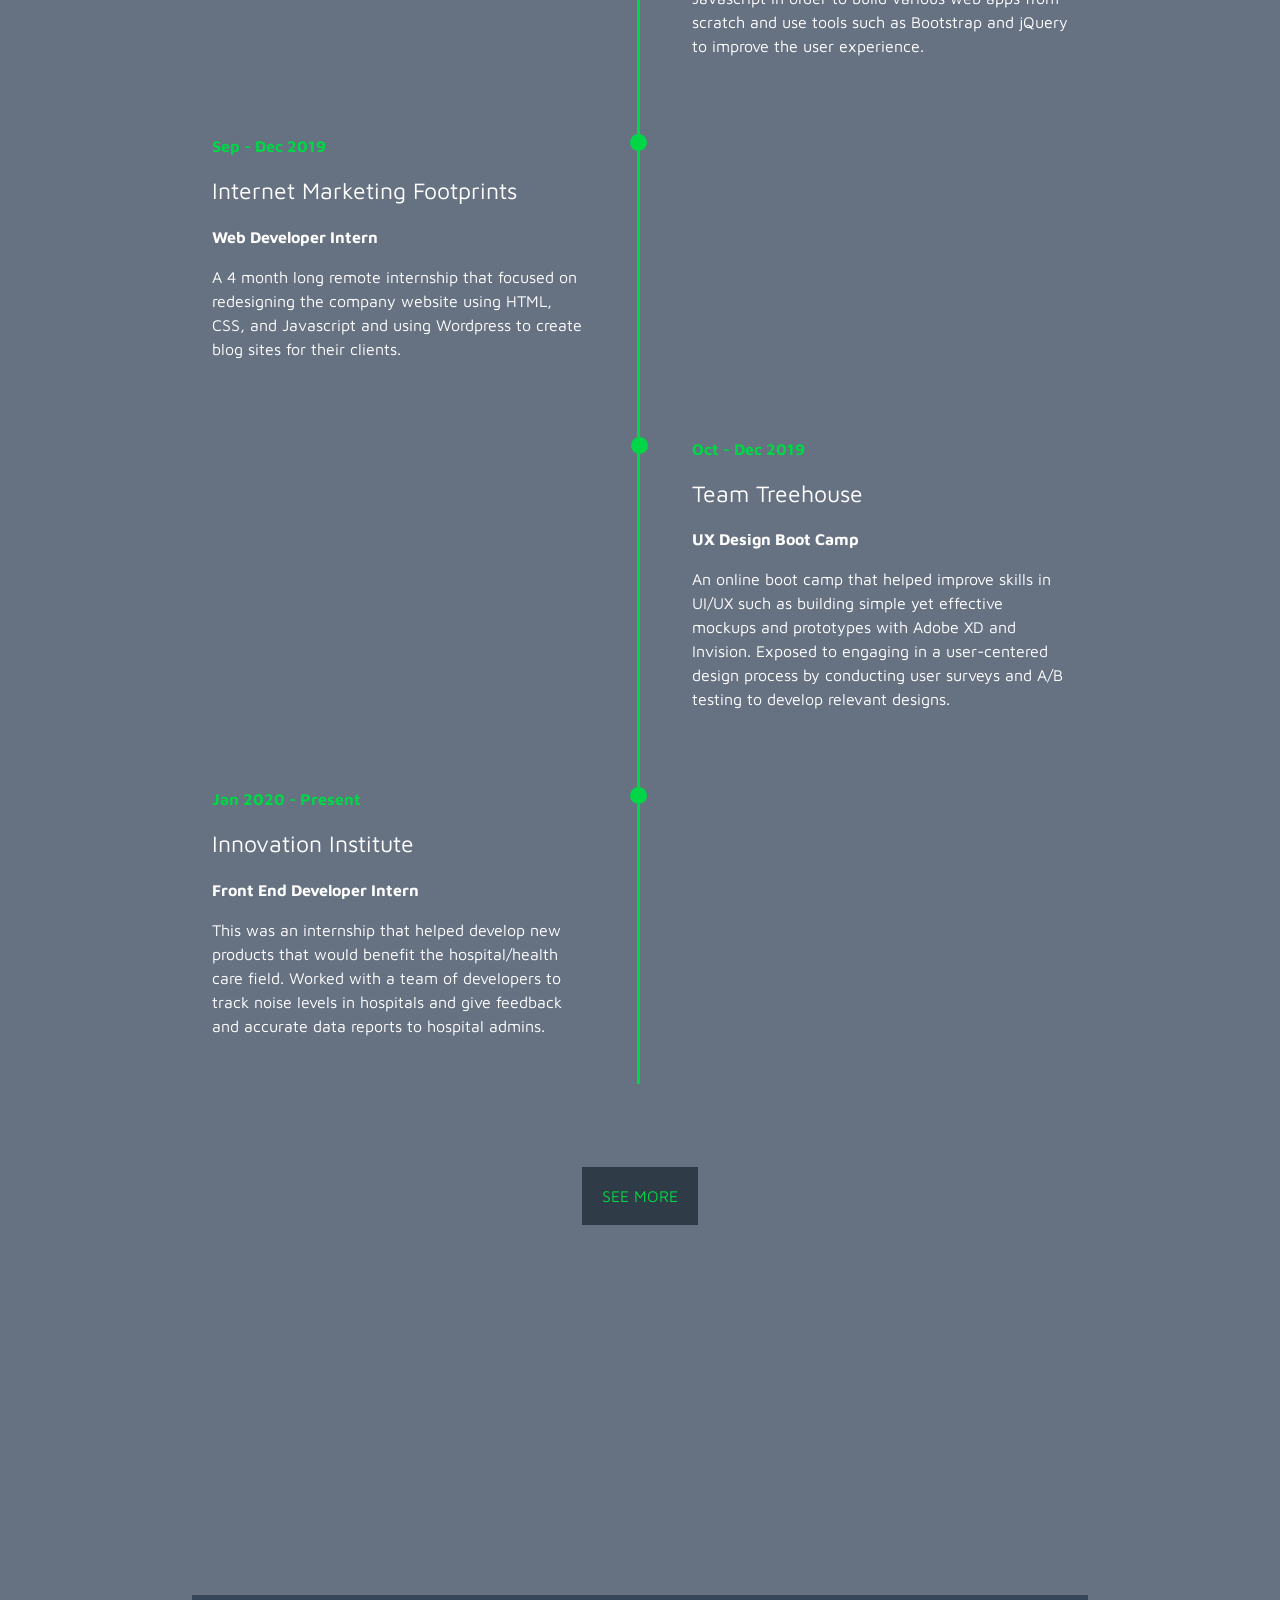
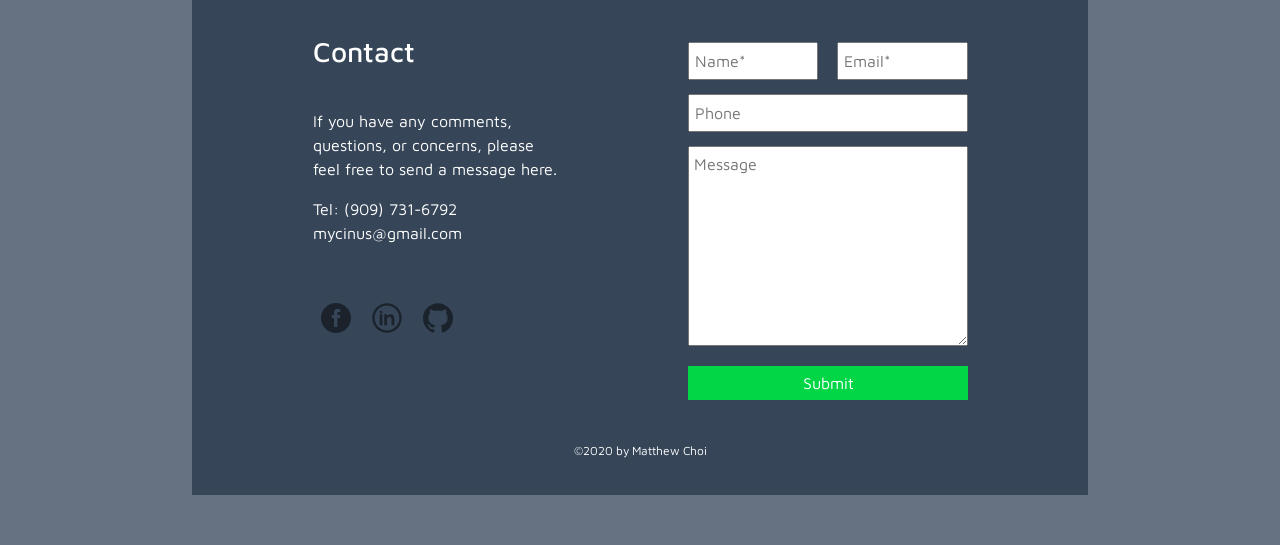
==== commit 8373839a: "Update index.html" ====
--- a/index.html
+++ b/index.html
@@ -50,7 +50,7 @@
         I am currently looking for a full time position as a front end developer after I graduate in June 2020. 
         <br>
         <br>
-        <a href="Matthew Choi Resume (July).pdf" target='_blank' id='resume'>VIEW RESUME</a>
+        <a href="MatthewChoi Linkedin Resume.pdf" target='_blank' id='resume'>VIEW RESUME</a>
       </p>
       </div>
     </div>
--- a/styles.css
+++ b/styles.css
@@ -7,6 +7,10 @@
     box-sizing: border-box;
 }
 
+img {
+  max-width:100%;
+  height:auto;
+}
 
 
 #aboutTitle {
@@ -35,7 +39,7 @@
   position: relative;
   z-index: 0;
   top: -820px;
-  height: 1000px;
+  height: 800px;
   /* background-color: rgb(14, 45, 82); */
   background-color: #091330;
 }
@@ -77,7 +81,7 @@
       background-repeat: no-repeat;
       background-size: cover; 
 
-      height: 1100px;
+      height: 900px;
 }
 
 #bottom-footer {
@@ -136,7 +140,7 @@
 .contentheader {
   font-family: 'Maven Pro', sans-serif; 
   margin-top: 25px;
-  margin-bottom: 100px;
+  margin-bottom: 70px;
   font-size: 40px;
 }
 
@@ -145,7 +149,7 @@
 
 }
 
-/* Nav */
+/* Nav ====================================================*/
 
 .navbar {
   list-style: none;
@@ -159,10 +163,29 @@
   text-decoration: none;
 }
 
-.navbar a:hover {
-  color: #00D646;
-
-}  
+.navbar li:after {    
+  background: none repeat scroll 0 0 transparent;
+  bottom: 0;
+  content: "";
+  display: block;
+  height: 2px;
+  left: 0;
+  position: absolute;
+  background: #fff;
+  transition: width 0.3s ease 0s, left 0.3s ease 0s;
+  width: 0;
+}
+
+.navbar li:hover:after {
+  width: 100%; 
+  left: 0; 
+}
+
+.navbar li { 
+  display: table-cell; 
+  position: relative; 
+  padding: 3px 0;
+}
 
 
   
@@ -214,9 +237,10 @@
     display: flex;
     flex-wrap: wrap;
     justify-content: center;
-  }
-  
-  .card {
+    margin-bottom: 100px;
+  }
+  
+  /* .card {
     width: 18rem;
     text-align: center;
     height: 300px;
@@ -227,7 +251,7 @@
     transition: 0.3s;
     color: white;
     cursor: pointer;
-}
+} */
 
 .pcard {
   display: flex;
@@ -246,15 +270,17 @@
 }
 
 
-.card:hover {
+/* .card:hover {
   background-color: #32373f;
 
-}
+} */
+
+
 
 .seemore {
   text-align: center;
-  margin-top: 30px;
-  margin-bottom: 50px;
+  margin-top: 20px;
+  margin-bottom: 80px;
 }
 
 #seemorebtn {
@@ -279,18 +305,28 @@
   margin-bottom: 10px;
 }
 
-.acard, .p1card {
+
+.p1card {
   color: white;
-}
-
-.p1card {
   width: 50%;
   margin: 0 auto;
 }
 
 
-.acard:hover {
-  color: white;
+
+
+.acard {
+  transition: .5s ease;
+  backface-visibility: hidden;
+  opacity: 1;
+}
+
+.card-container {
+  position: relative;
+}
+
+.card-container:hover .acard {
+  opacity: 0.6;
   text-decoration: none;
 }
 
@@ -298,6 +334,33 @@
   text-decoration: none;
   color: #00D646;
 }
+
+.text {
+  background-color: #ffffff;
+  color: black;
+  border: 2px solid black;
+  font-size: 16px;
+  padding: 12px 25px;
+}
+
+
+.middle {
+  transition: .5s ease;
+  opacity: 0;
+  position: absolute;
+  top: 50%;
+  left: 50%;
+  transform: translate(-50%, -50%);
+  -ms-transform: translate(-50%, -50%);
+  text-align: center;
+  background-color: white;
+} 
+
+
+.card-container:hover .middle {
+  opacity: 1;
+}
+
 
   /* -------------- */
 
@@ -541,19 +604,6 @@
     }
 
 
-   /* Portfolio html  */
-
-    #card-content {
-      display: flex;
-      flex-wrap: wrap;
-      justify-content: space-evenly;
-      margin-top: 30px;
-      margin-bottom: 50px;
-    }
-
-
-
-
 
 
     @media (min-width: 320px) {
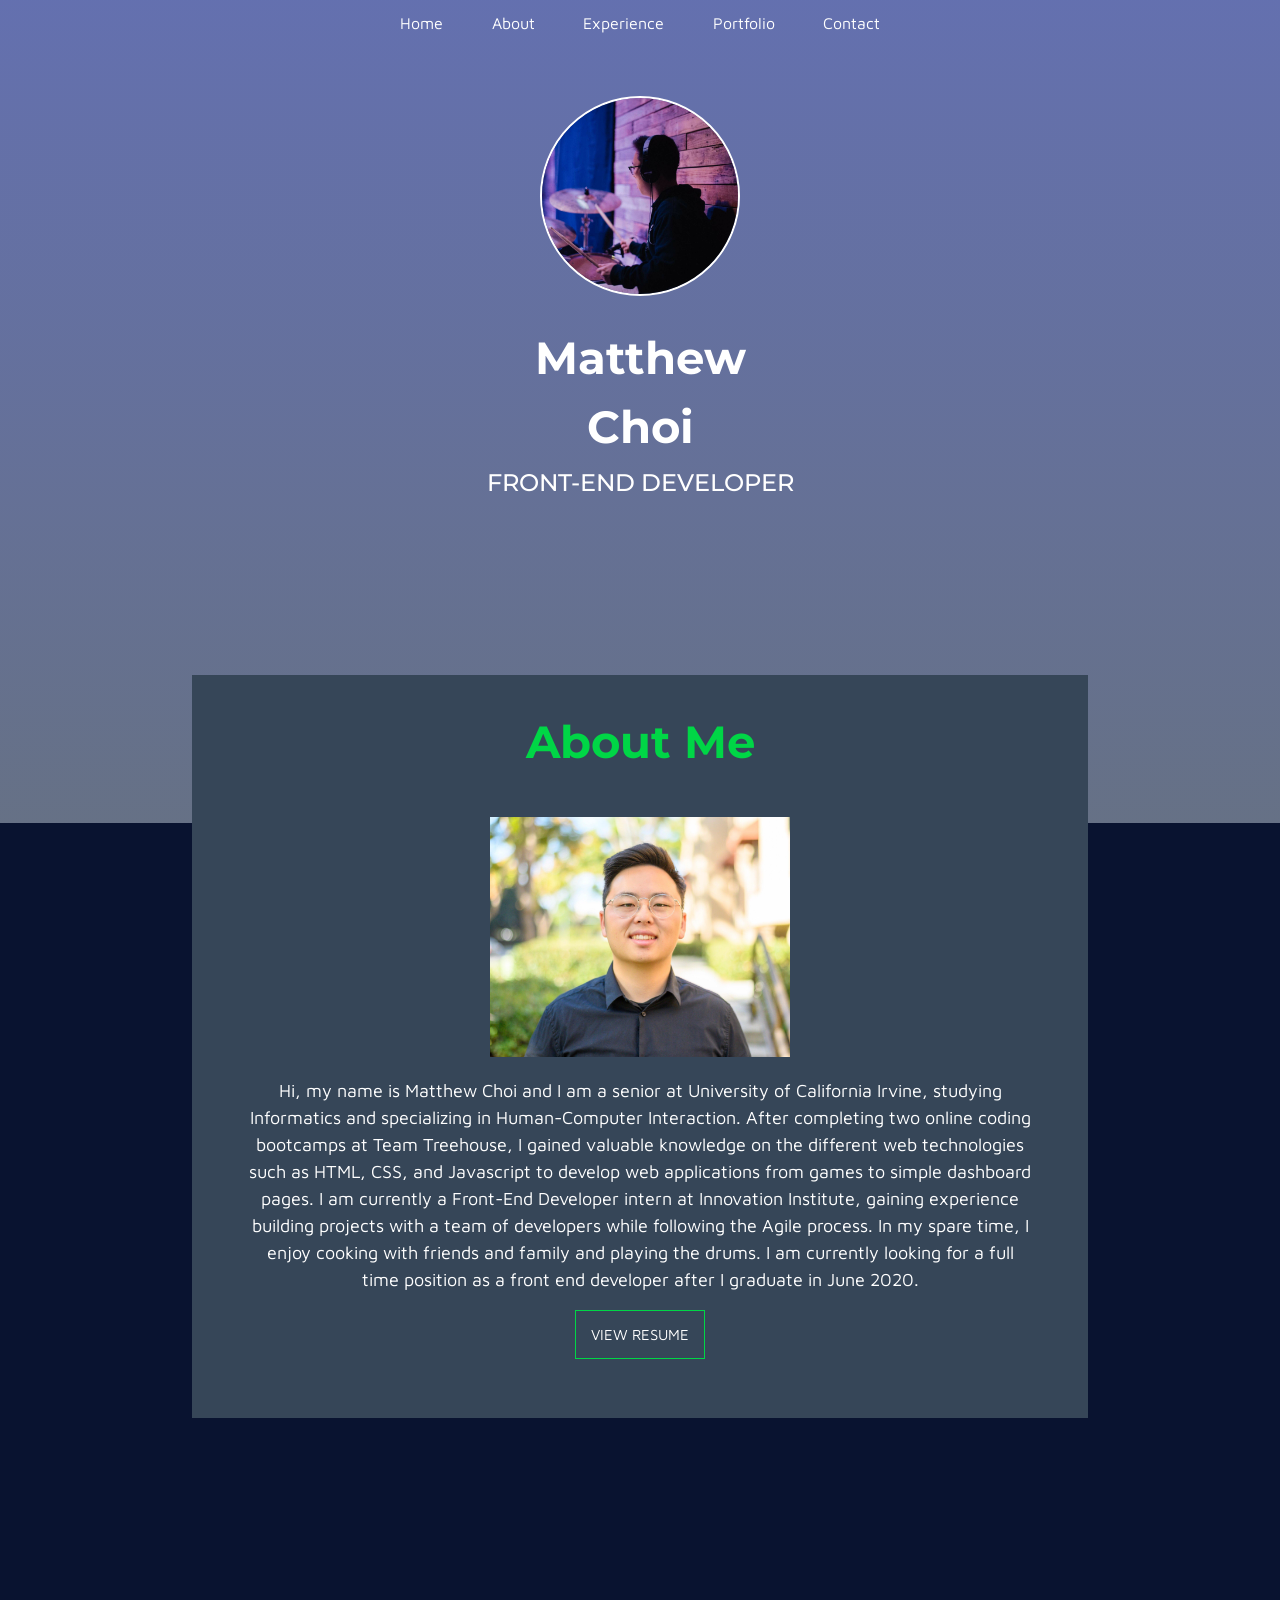
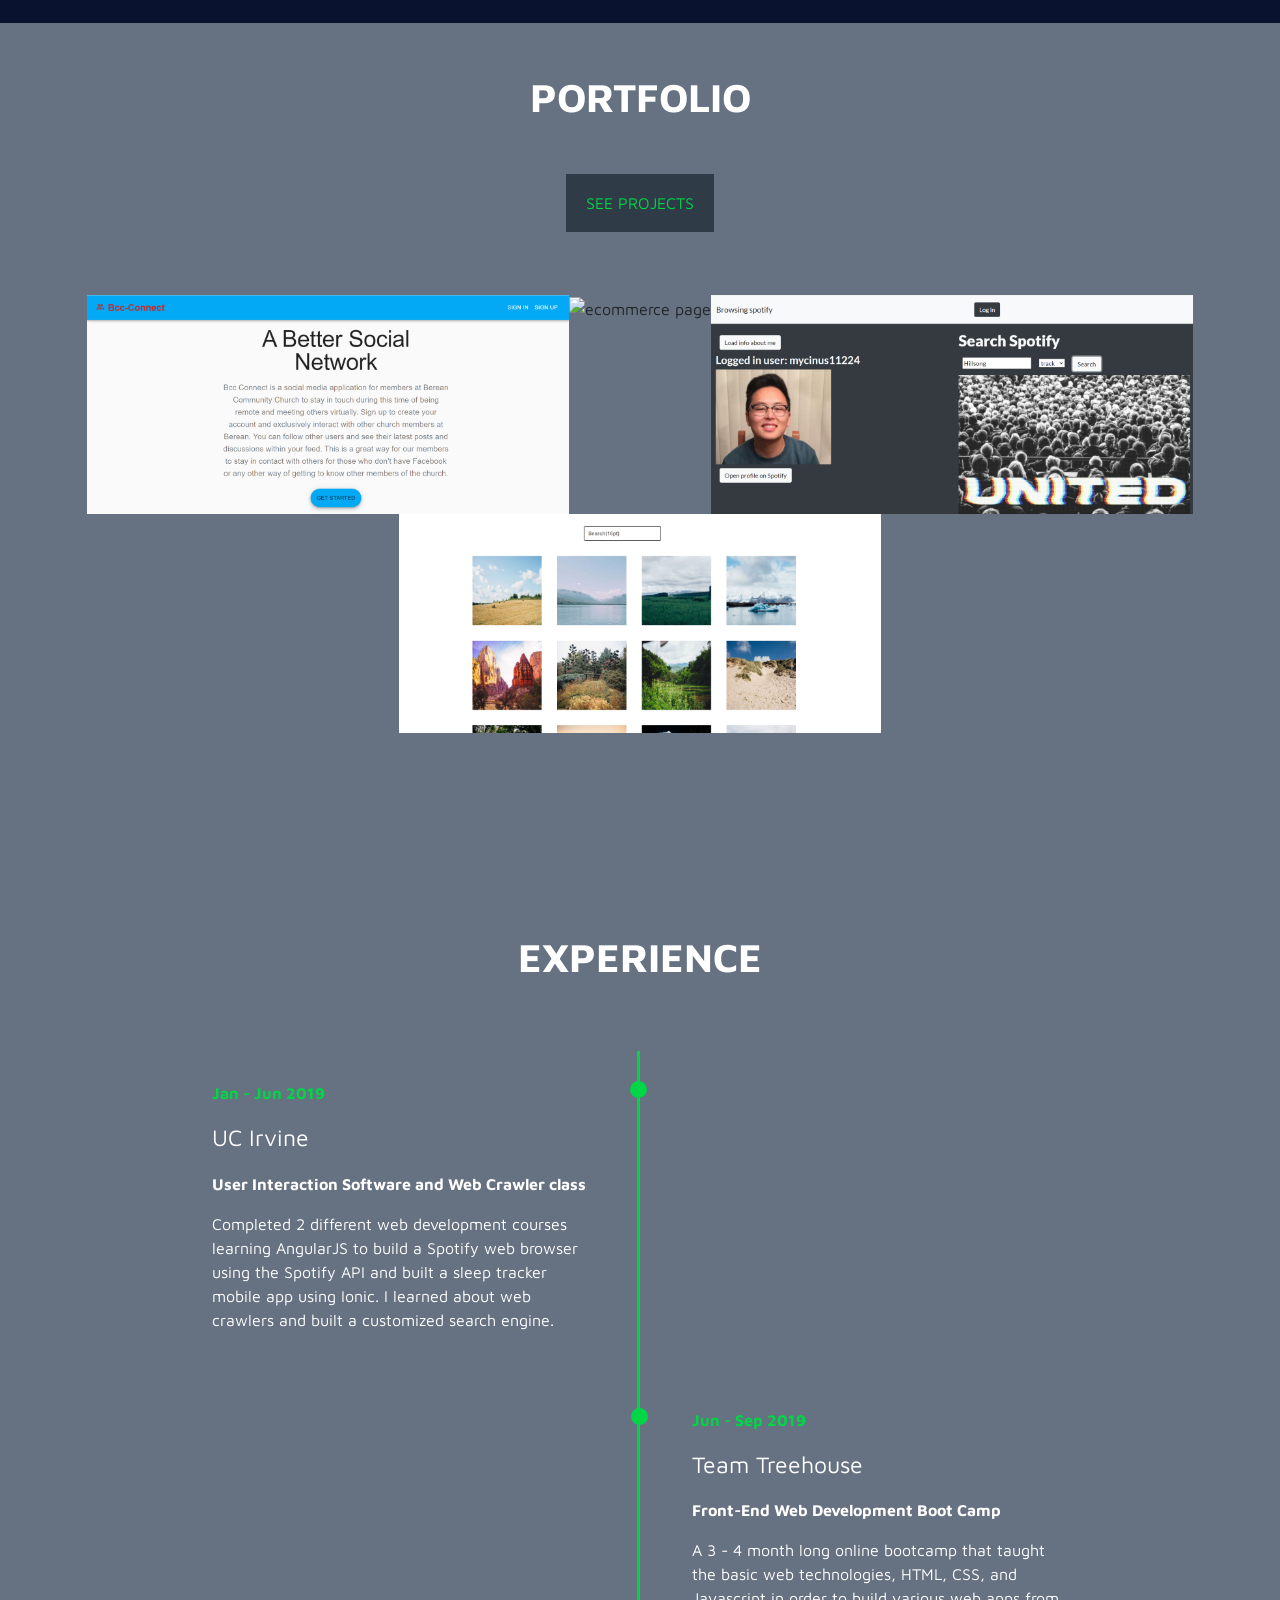
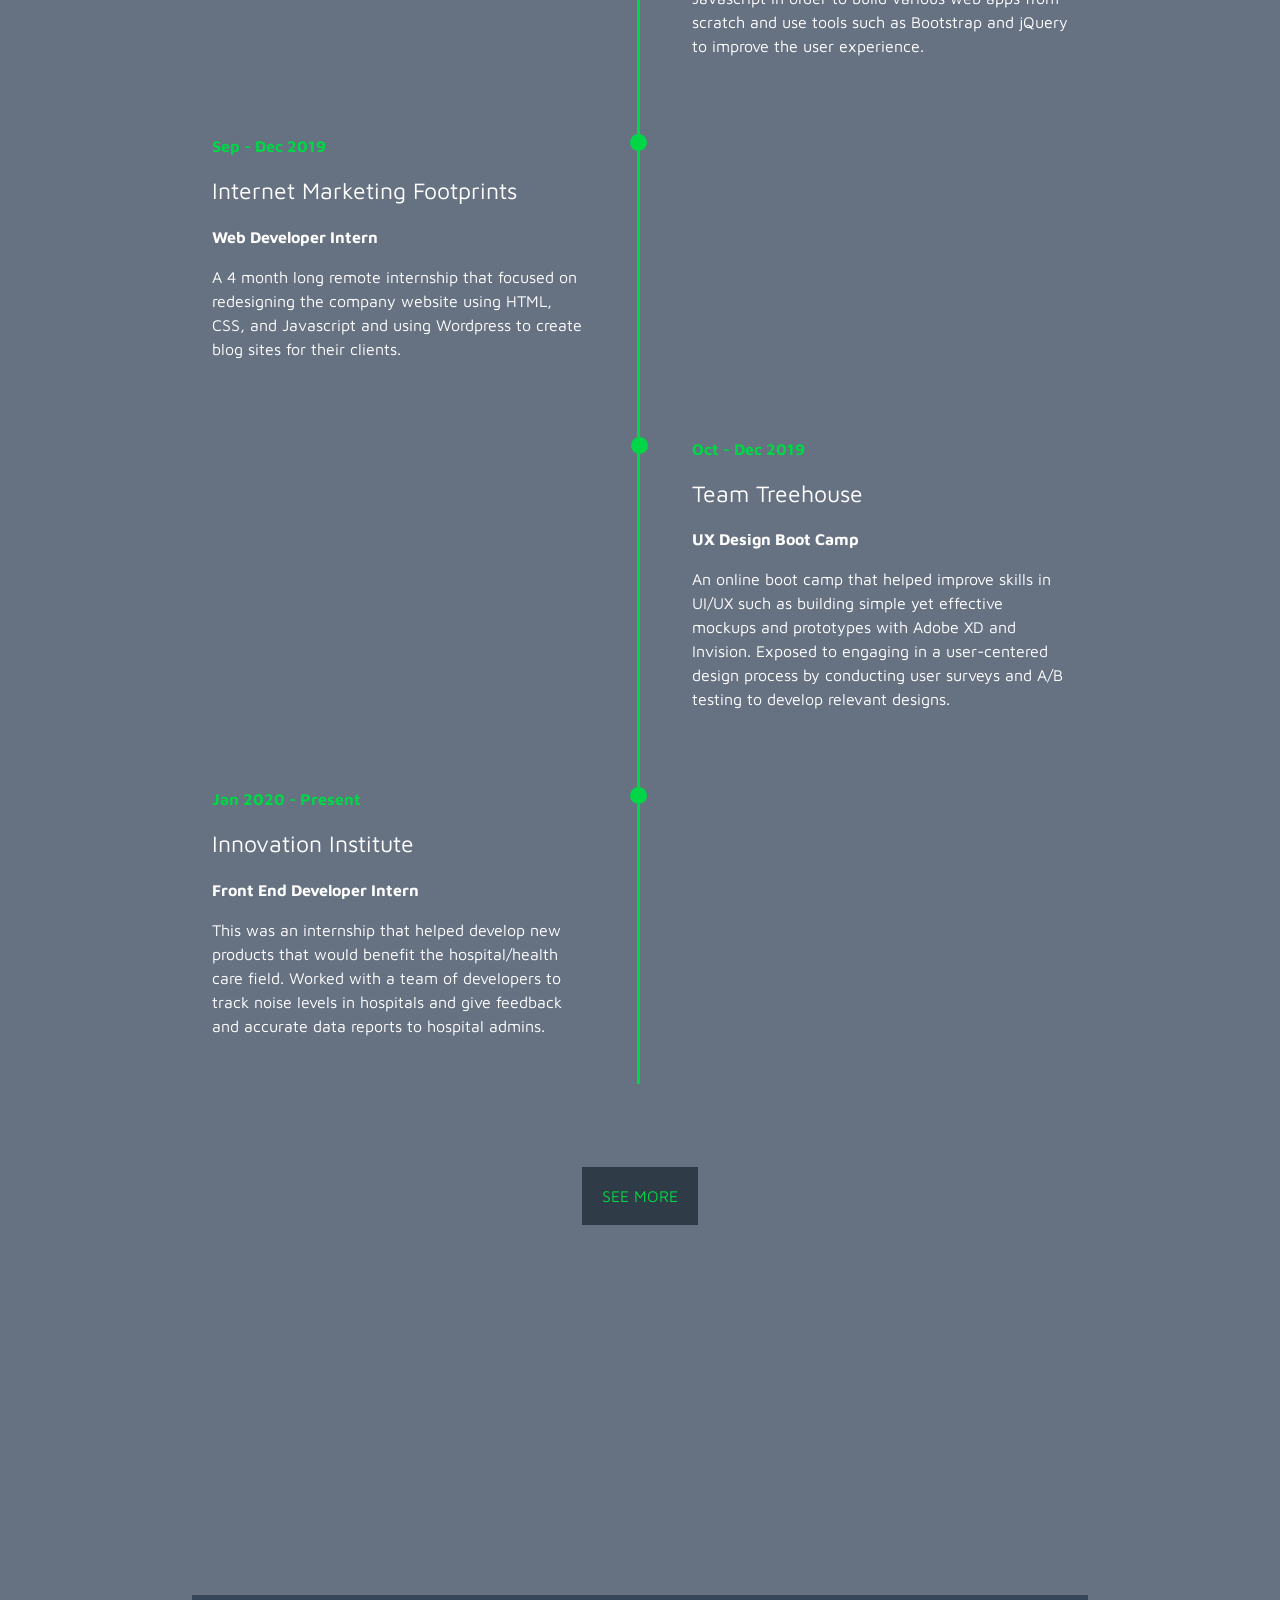
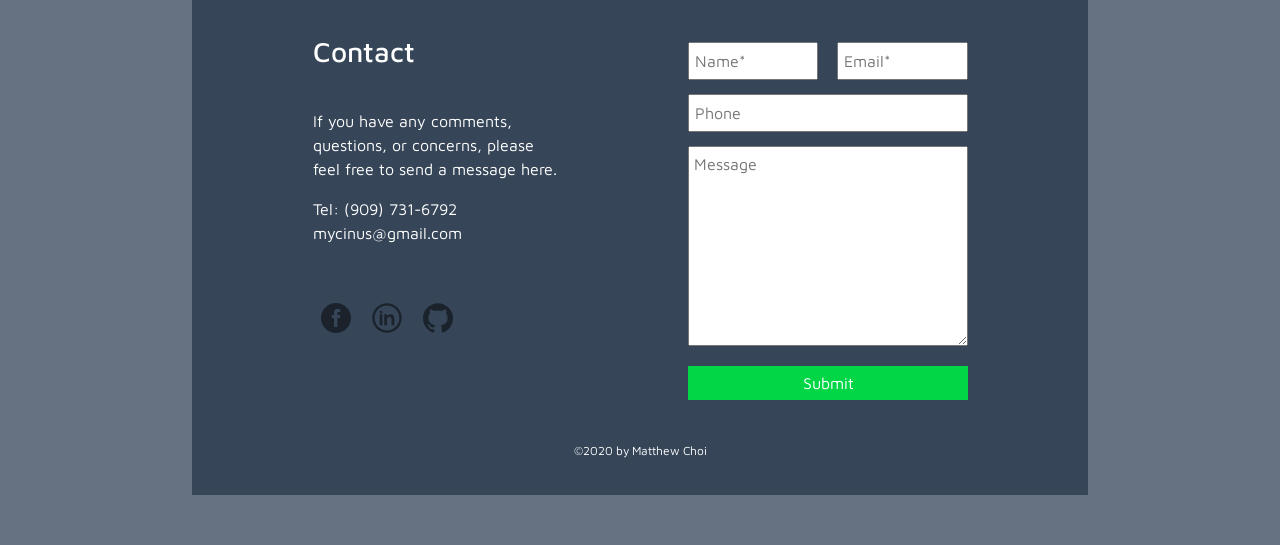
==== commit f1667d46: "Update index.html" ====
--- a/index.html
+++ b/index.html
@@ -50,7 +50,7 @@
         I am currently looking for a full time position as a front end developer after I graduate in June 2020. 
         <br>
         <br>
-        <a href="MatthewChoi Linkedin Resume.pdf" target='_blank' id='resume'>VIEW RESUME</a>
+        <a href="Resume (Matt Choi).pdf" target='_blank' id='resume'>VIEW RESUME</a>
       </p>
       </div>
     </div>
@@ -81,7 +81,7 @@
 
           <div class='card-container'>
             
-              <img src='./images/cover-photos/ecommerce-page-sm.PNG' alt='ecommerce page' style="width:482px;height:219px;">
+              <img src='./cover-photos/bccbookstore1.PNG' alt='ecommerce page' style="width:482px;height:219px;">
               <div class="middle">
                 <a href='ecommerce.html' class='acard'>
                 <div class="text">Learn More</div>
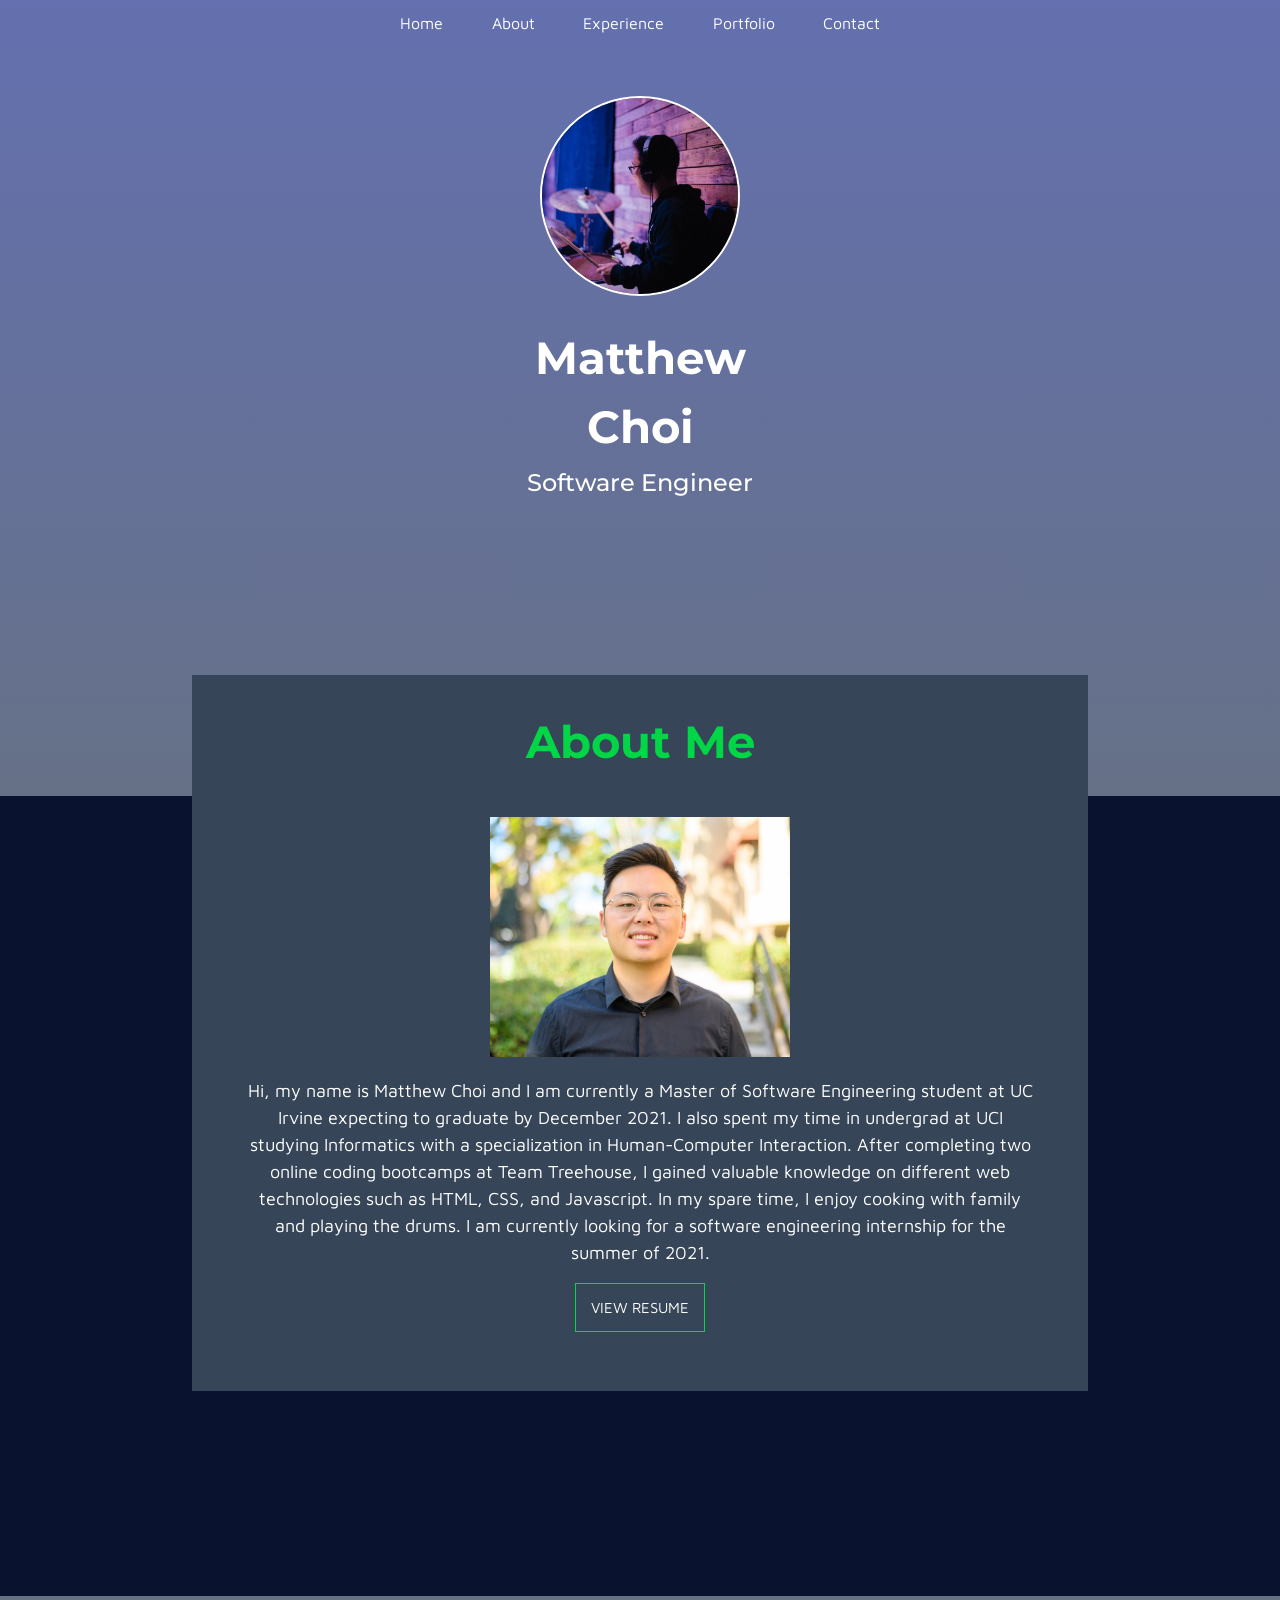
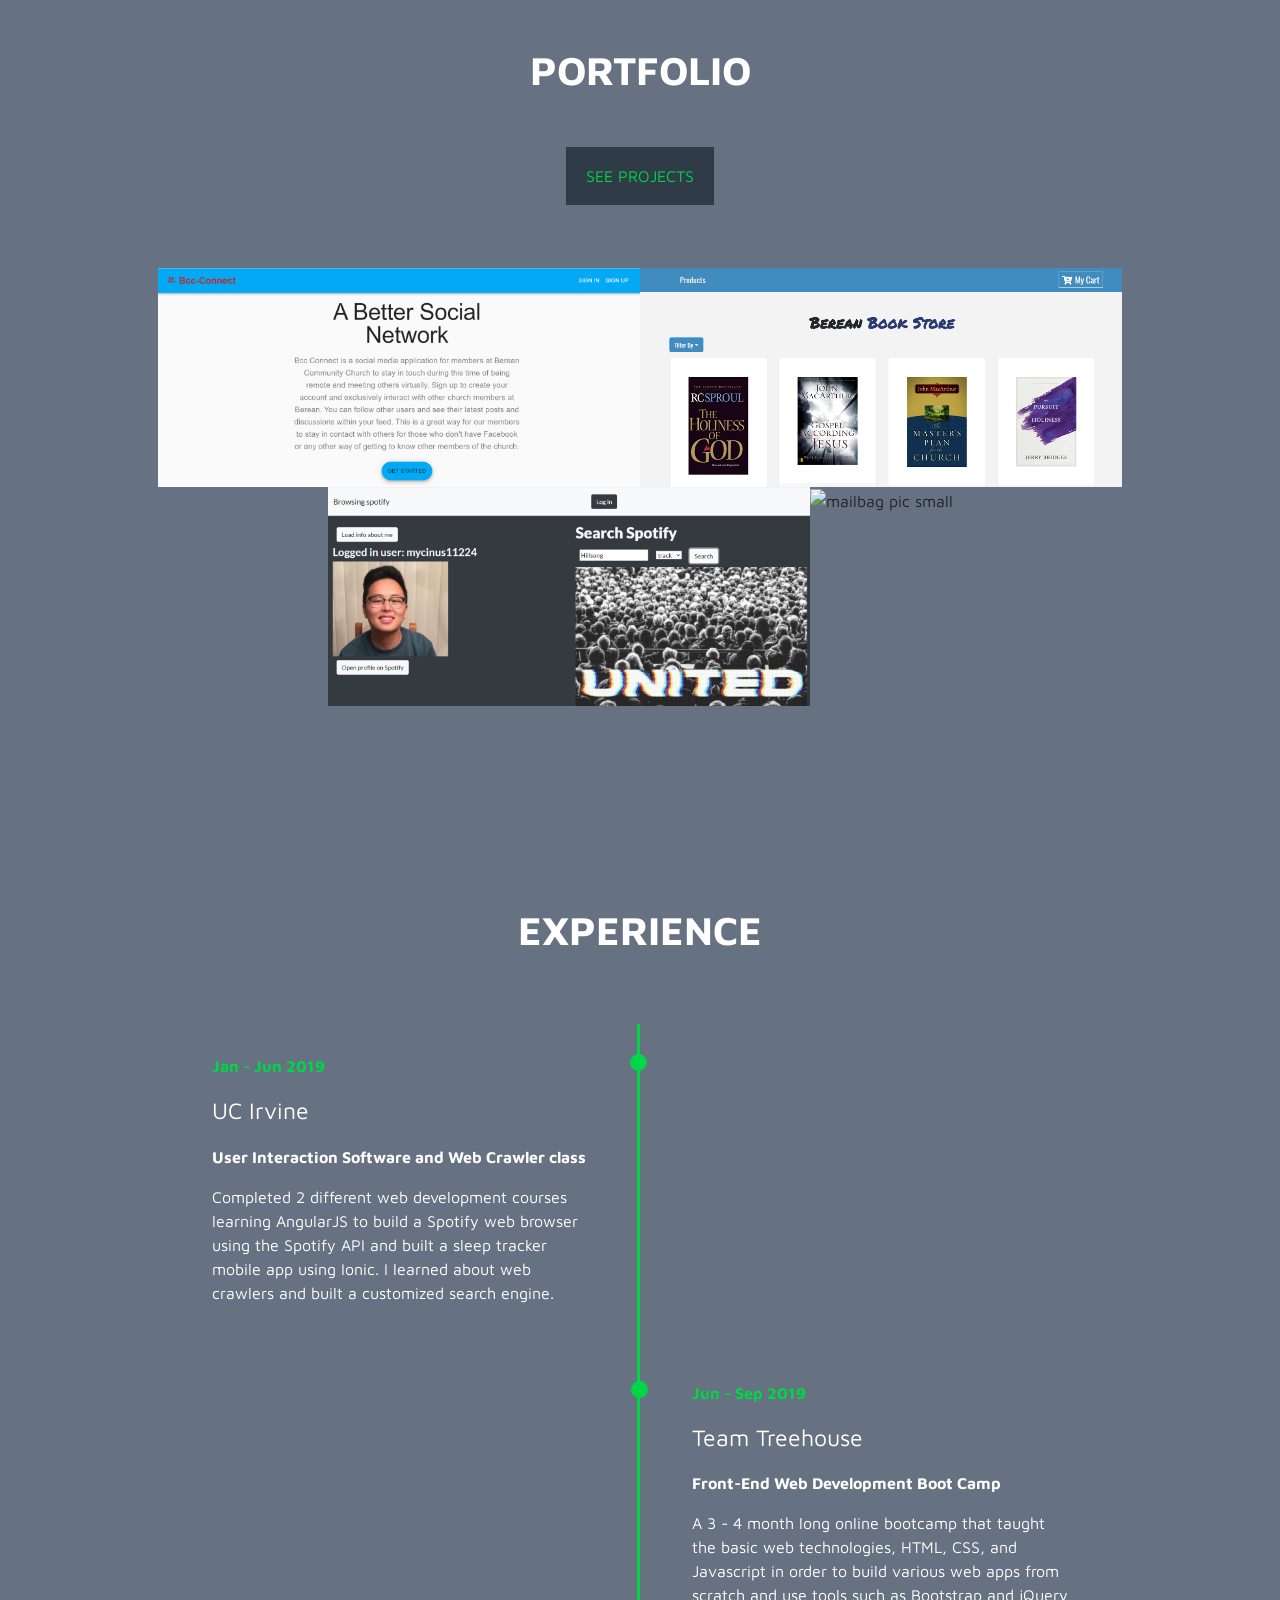
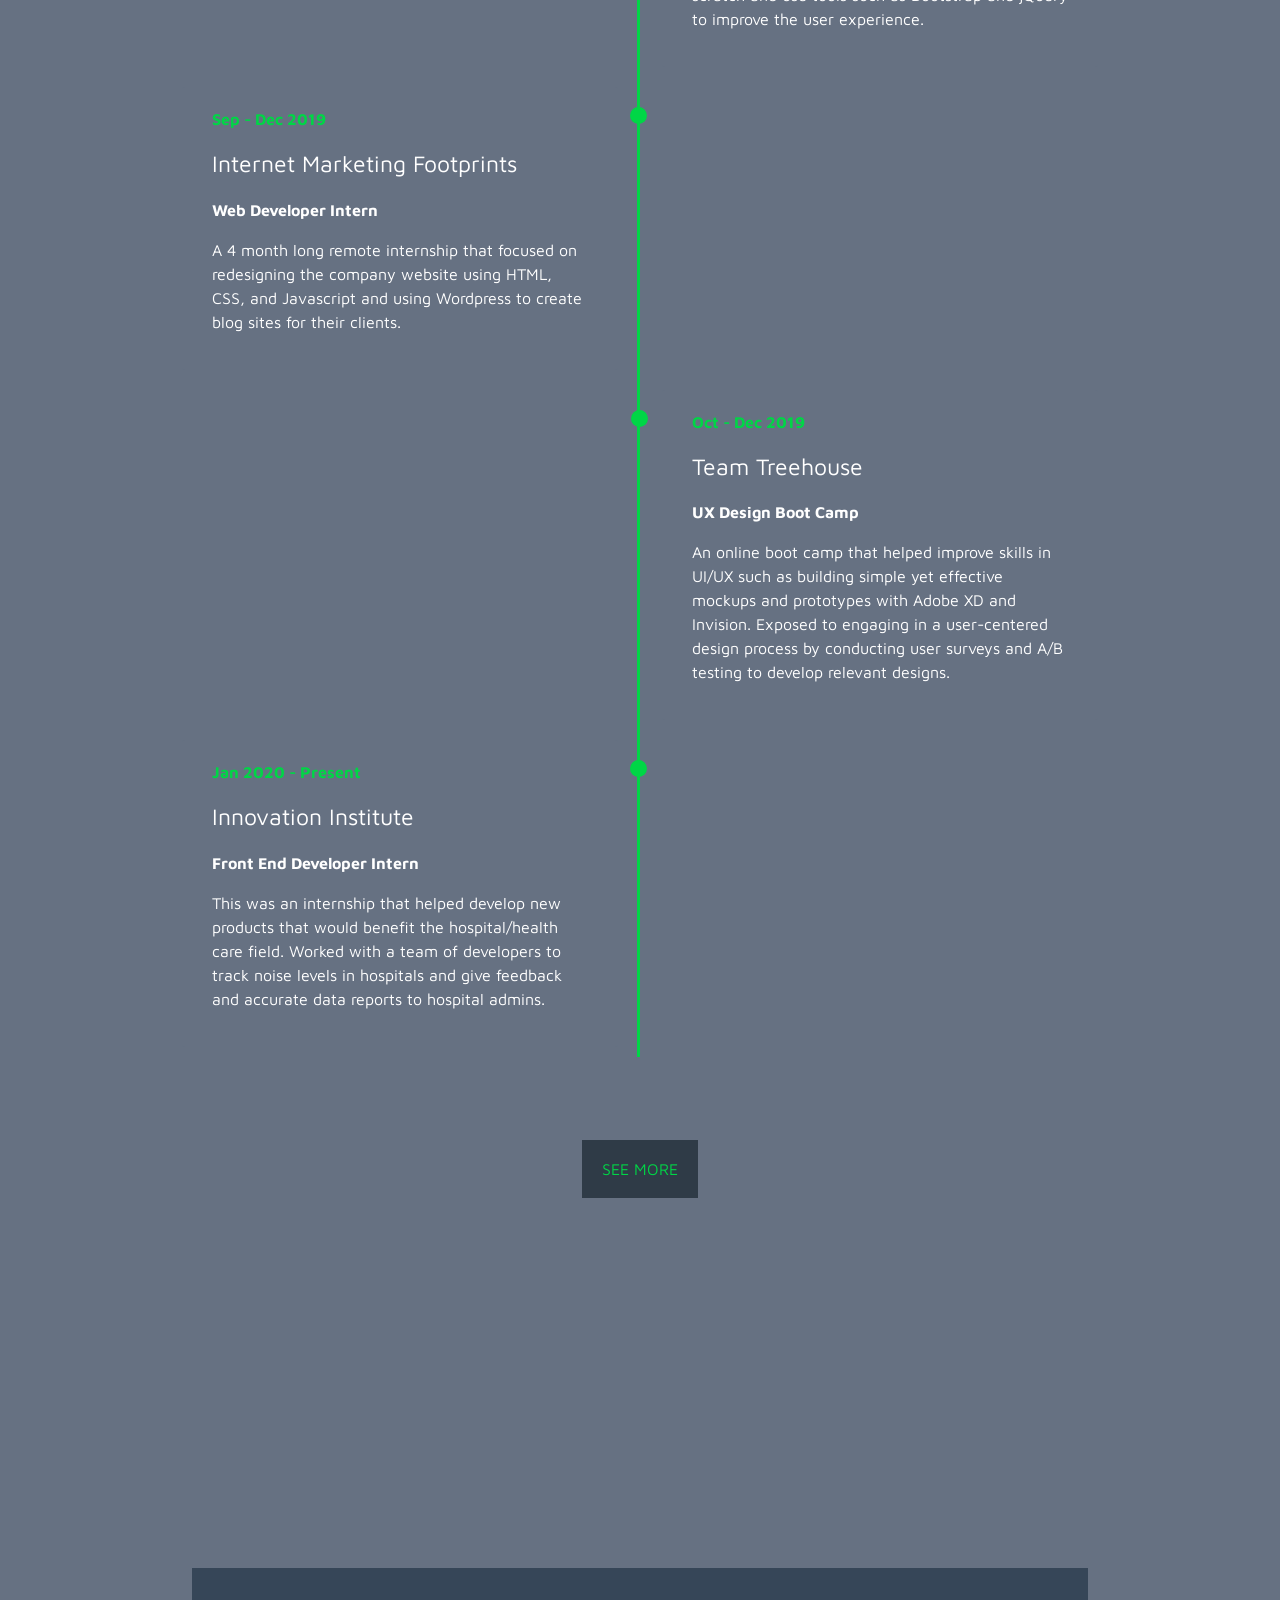
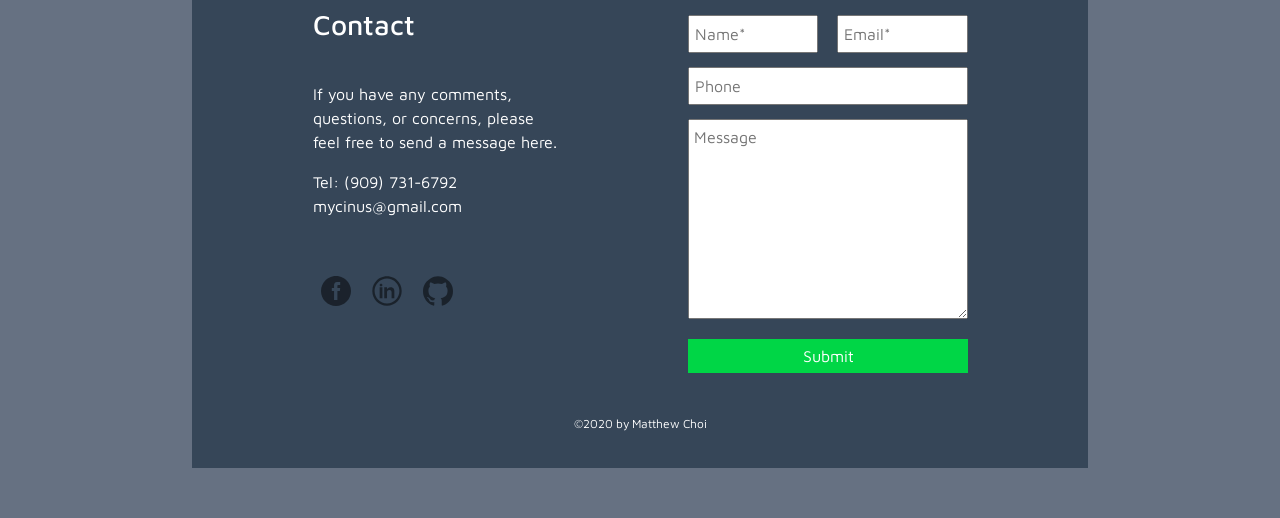
==== commit 3d67d5ef: "Update index.html" ====
--- a/index.html
+++ b/index.html
@@ -35,7 +35,7 @@
     <div>
         <h1 class='title'><strong>Matthew</strong></h1>
         <h1 class='title'><strong>Choi</strong></h1>
-        <h4 class='occup'>FRONT-END DEVELOPER</h3>
+        <h4 class='occup'>Software Engineer</h3>
     </div>
 
   </div>
@@ -44,10 +44,11 @@
       <h2 id='aboutTitle'>About Me</h2>
       <div class='intro'>
       <img src="images/profilepic.jpg" alt='Matthew Choi Drummer Picture' class='profilepic' >
-      <p class='abouttext'>Hi, my name is Matthew Choi and I am a senior at University of California Irvine, studying Informatics and 
-        specializing in Human-Computer Interaction. After completing two online coding bootcamps at Team Treehouse, I gained valuable knowledge on the different web technologies such as HTML, CSS, and Javascript to develop web applications from games to simple dashboard pages. 
-        I am currently a Front-End Developer intern at Innovation Institute, gaining experience building projects with a team of developers while following the Agile process. In my spare time, I enjoy cooking with friends and family and playing the drums.
-        I am currently looking for a full time position as a front end developer after I graduate in June 2020. 
+      <p class='abouttext'>Hi, my name is Matthew Choi and I am currently a Master of Software Engineering student 
+      at UC Irvine expecting to graduate by December 2021. I also spent my time in undergrad at UCI studying 
+      Informatics with a specialization in Human-Computer Interaction. After completing two online coding bootcamps 
+      at Team Treehouse, I gained valuable knowledge on different web technologies such as HTML, CSS, and Javascript. 
+      In my spare time, I enjoy cooking with family and playing the drums. I am currently looking for a software engineering internship for the summer of 2021. 
         <br>
         <br>
         <a href="Resume (Matt Choi).pdf" target='_blank' id='resume'>VIEW RESUME</a>
@@ -102,10 +103,10 @@
 
           <div class='card-container'>
             
-              <img src='./images/cover-photos/photo-gallery-sm.PNG' alt='photo gallery' style="width:482px;height:219px;" >
+              <img src='./images/cover-photos/mailbag1-sm.PNG' alt='mailbag pic small' style="width:482px;height:219px;" >
               <div class="middle">
                 
-                <a href='photo-gallery.html'  class='acard'>
+                <a href='mailbag.html'  class='acard'>
                 <div class="text">
                   Learn More
                 </div>
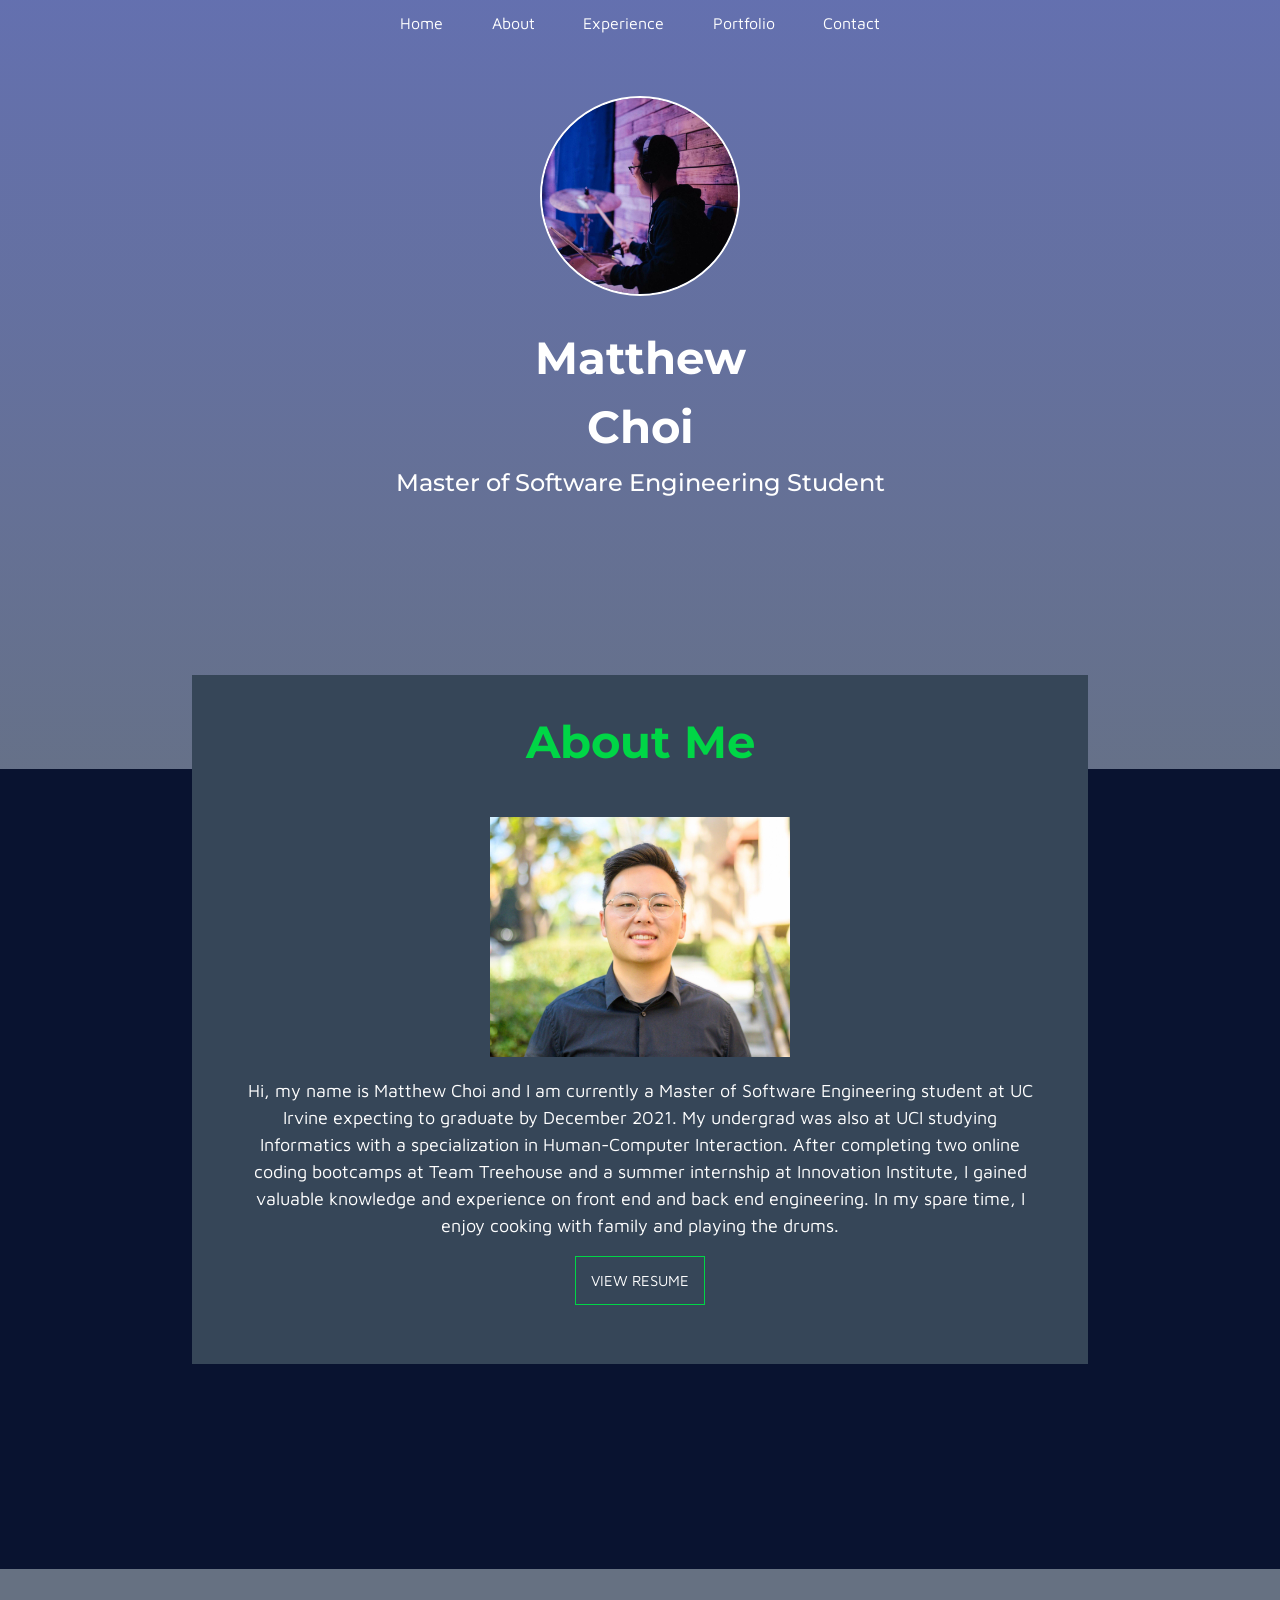
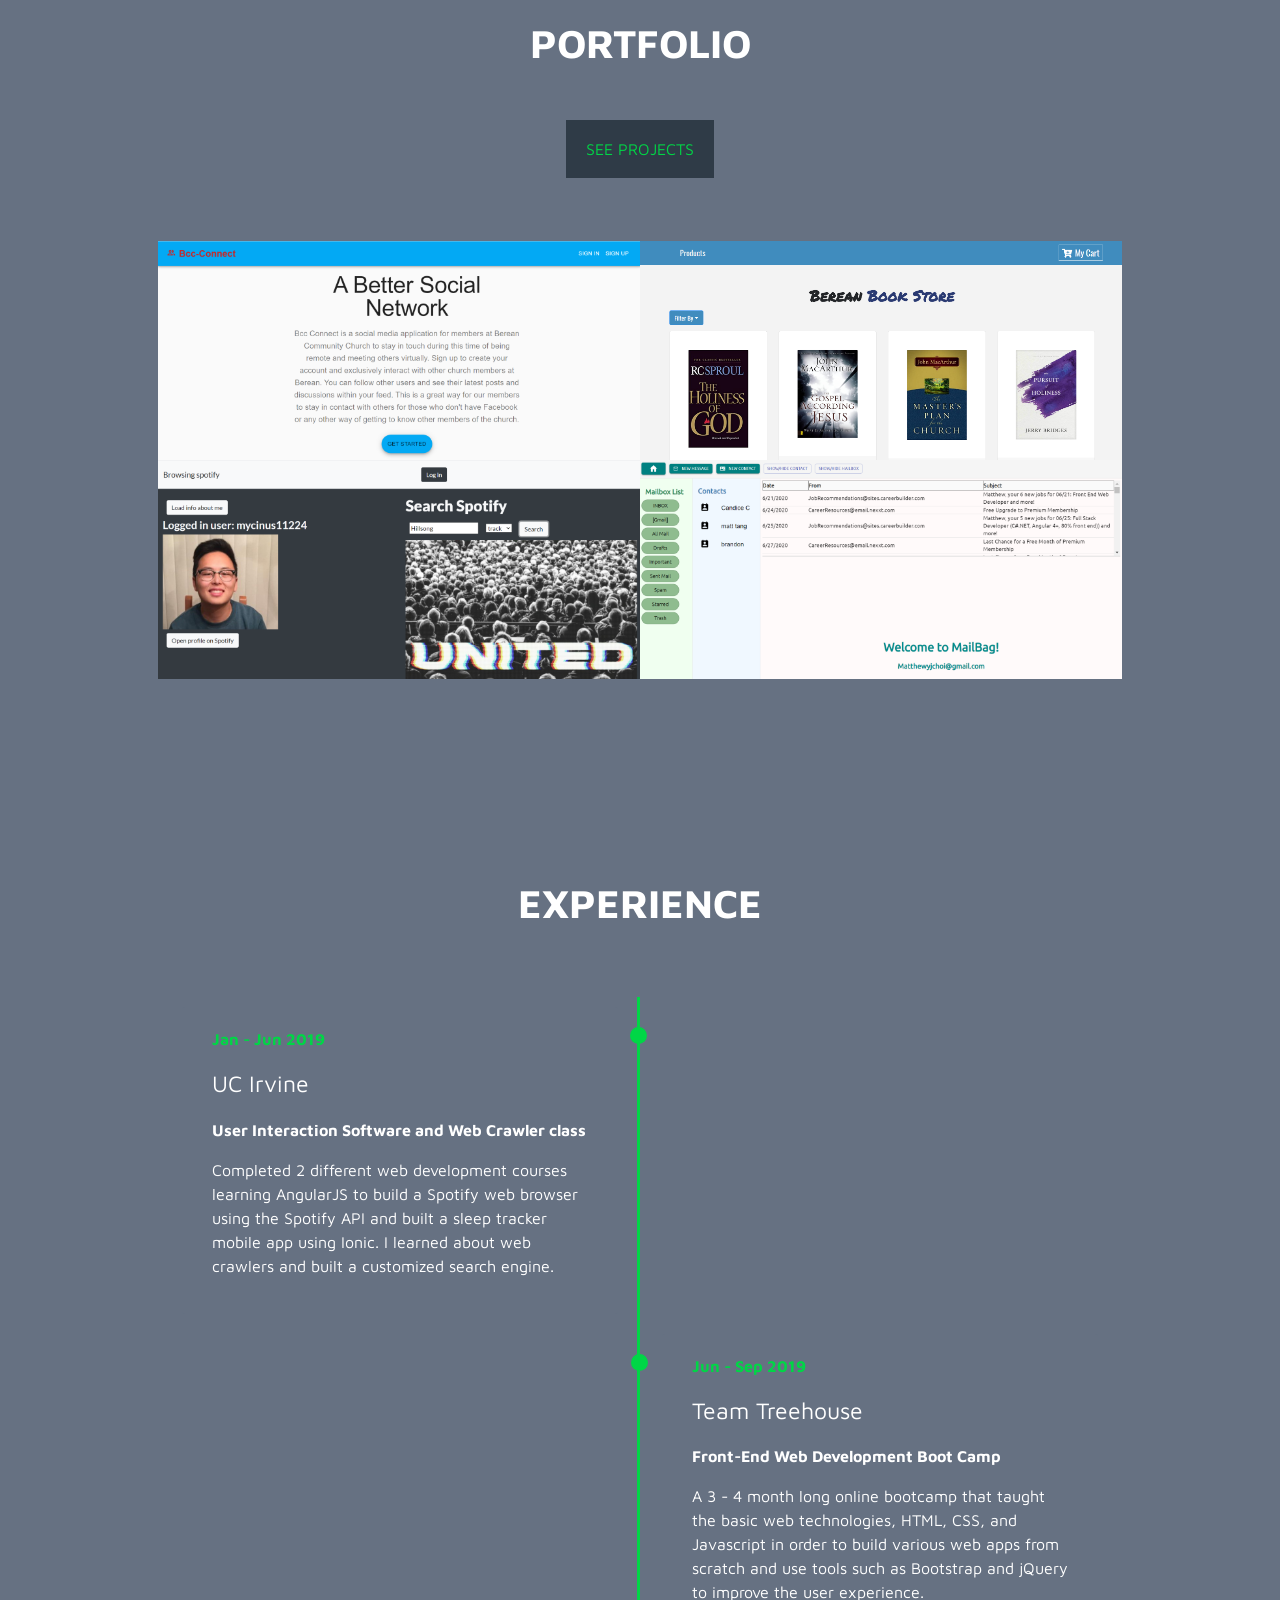
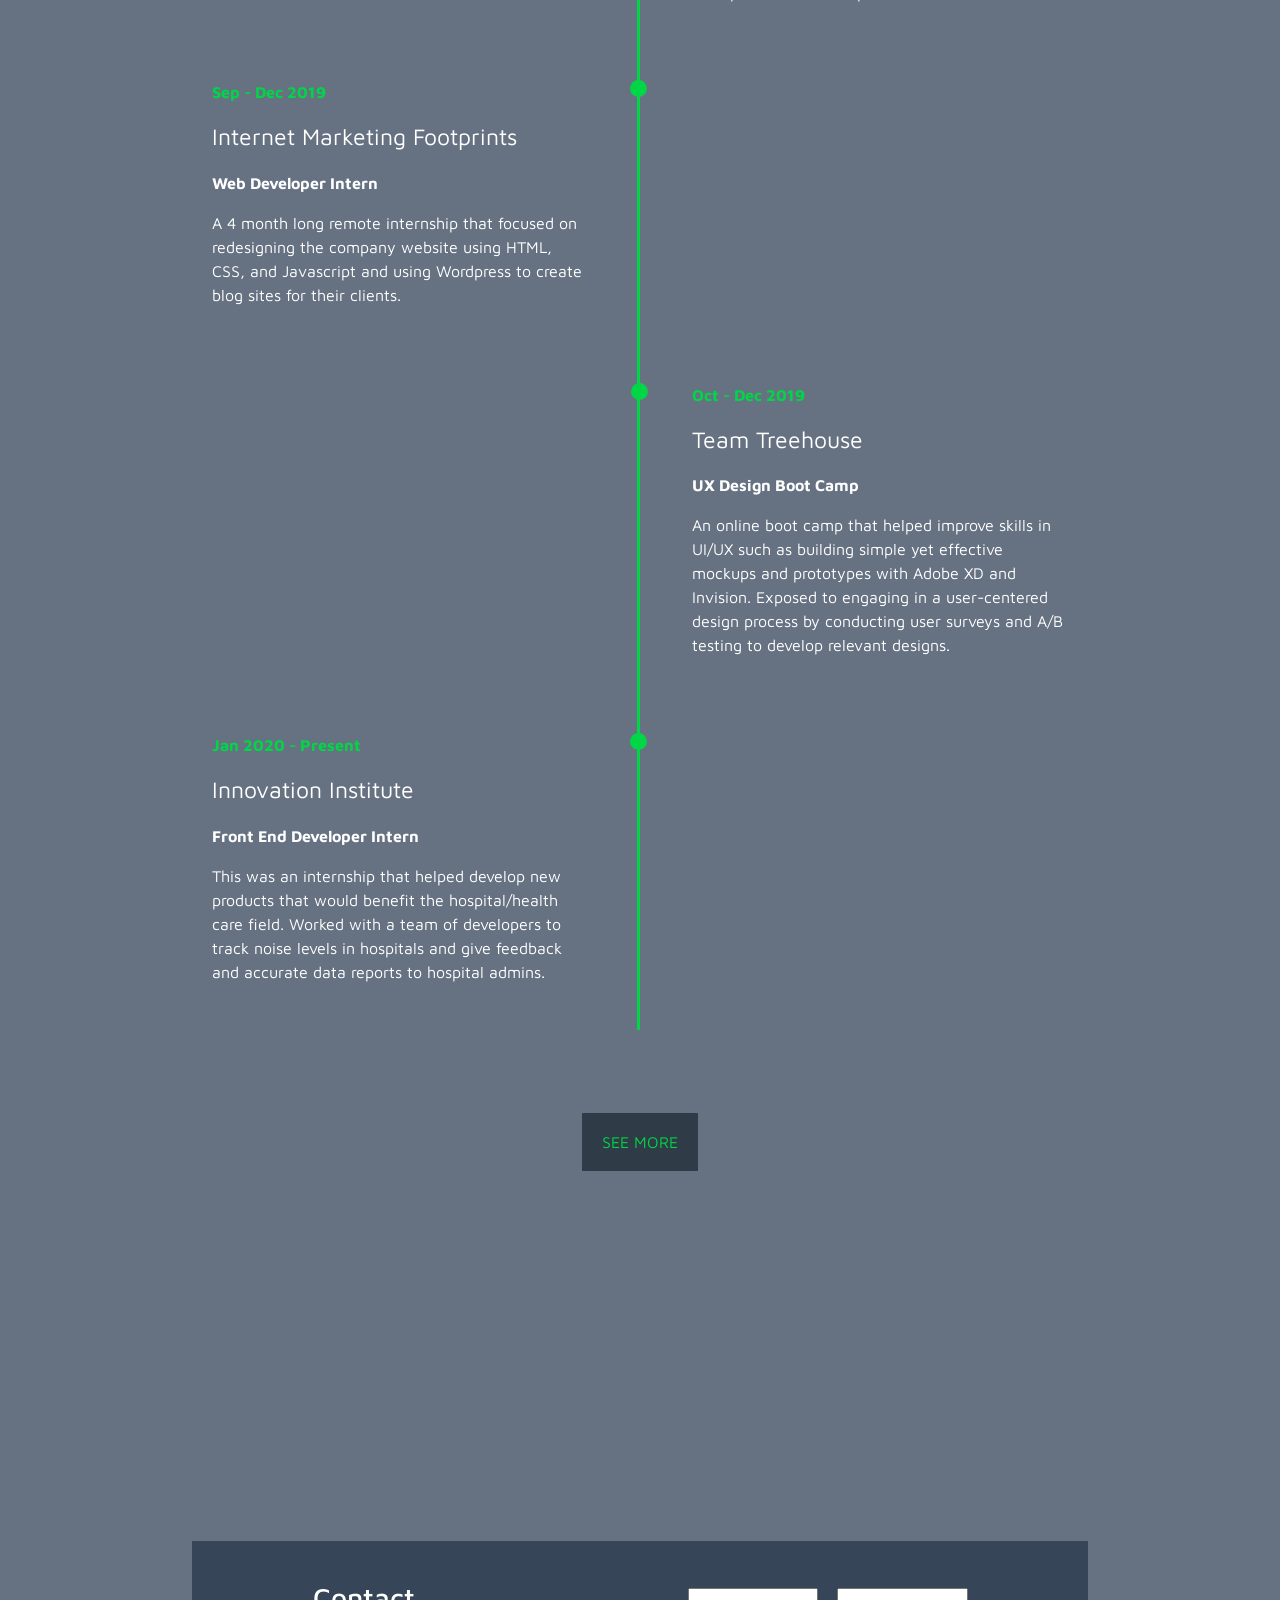
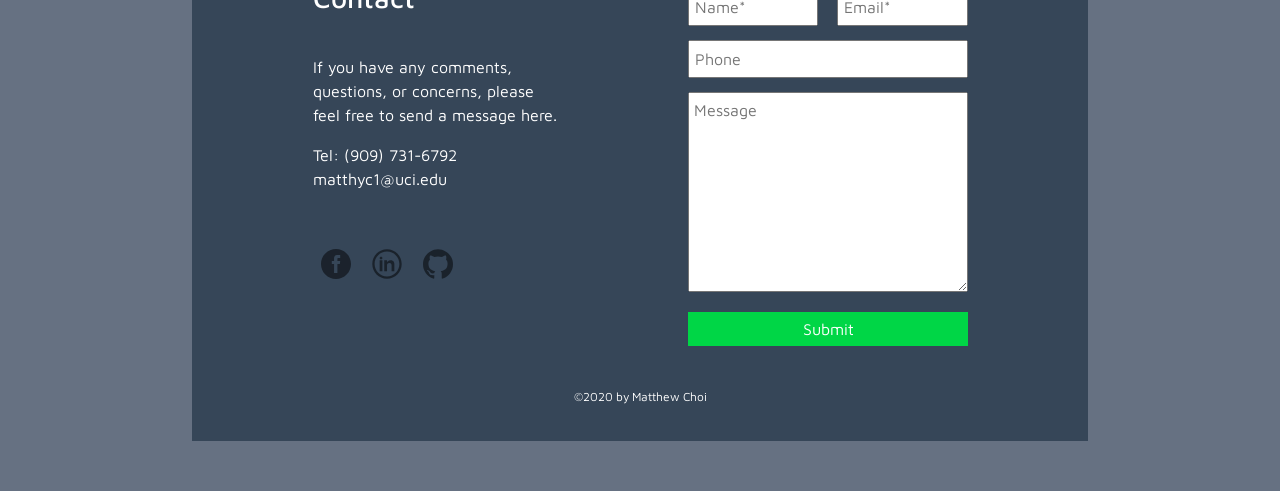
==== commit aad41dd1: "Major HTML, CSS updates" ====
--- a/index.html
+++ b/index.html
@@ -35,7 +35,7 @@
     <div>
         <h1 class='title'><strong>Matthew</strong></h1>
         <h1 class='title'><strong>Choi</strong></h1>
-        <h4 class='occup'>Software Engineer</h3>
+        <h4 class='occup'>Master of Software Engineering Student</h3>
     </div>
 
   </div>
@@ -45,13 +45,13 @@
       <div class='intro'>
       <img src="images/profilepic.jpg" alt='Matthew Choi Drummer Picture' class='profilepic' >
       <p class='abouttext'>Hi, my name is Matthew Choi and I am currently a Master of Software Engineering student 
-      at UC Irvine expecting to graduate by December 2021. I also spent my time in undergrad at UCI studying 
+      at UC Irvine expecting to graduate by December 2021. My undergrad was also at UCI studying 
       Informatics with a specialization in Human-Computer Interaction. After completing two online coding bootcamps 
-      at Team Treehouse, I gained valuable knowledge on different web technologies such as HTML, CSS, and Javascript. 
-      In my spare time, I enjoy cooking with family and playing the drums. I am currently looking for a software engineering internship for the summer of 2021. 
+      at Team Treehouse and a summer internship at Innovation Institute, I gained valuable knowledge and experience on front end and back end engineering. 
+      In my spare time, I enjoy cooking with family and playing the drums. 
         <br>
         <br>
-        <a href="Resume (Matt Choi).pdf" target='_blank' id='resume'>VIEW RESUME</a>
+        <a href="Matthew Choi's Resume (2).pdf" target='_blank' id='resume'>VIEW RESUME</a>
       </p>
       </div>
     </div>
@@ -71,47 +71,36 @@
 
           <div class='card-container'>
             
-              <img src='./images/cover-photos/bcc-connect-sm.PNG' alt='bcc connect' style="width:482px;height:219px;">
-              <div class="middle">
-                <a href='bcc-connect.html' class='acard' >
-                <div class="text">Learn More</div>
-              </a>
-              </div>
+              <a href='bcc-connect.html' class='acard' >
+                <img src='./images/cover-photos/bcc-connect-sm.PNG' alt='bcc connect' style="width:482px;height:219px;">
+
+              </a>
             
           </div>
 
           <div class='card-container'>
             
-              <img src='./cover-photos/bccbookstore1.PNG' alt='ecommerce page' style="width:482px;height:219px;">
-              <div class="middle">
-                <a href='ecommerce.html' class='acard'>
-                <div class="text">Learn More</div>
-              </a>
-              </div>
+              <a href='ecommerce.html' class='acard'>
+                <img src='./cover-photos/bccbookstore1.PNG' alt='ecommerce page' style="width:482px;height:219px;">
+
+              </a>
           </div>
           
         <div class='card-container'>
             
-              <img src='./images/cover-photos/spotify-browser-sm.PNG' alt='spotify browser' style="width:482px;height:219px;" >
-              <div class="middle">
-                <a href='spotify-browser.html' class='acard'>
-                <div class="text">Learn More</div>
-              </a>
-              </div>
+              <a href='spotify-browser.html' class='acard'>
+                <img src='./images/cover-photos/spotify-browser-sm.PNG' alt='spotify browser' style="width:482px;height:219px;" >
+
+              </a>
             
           </div>
 
           <div class='card-container'>
             
-              <img src='./images/cover-photos/mailbag1-sm.PNG' alt='mailbag pic small' style="width:482px;height:219px;" >
-              <div class="middle">
-                
-                <a href='mailbag.html'  class='acard'>
-                <div class="text">
-                  Learn More
-                </div>
-              </a>
-              </div>
+              <a href='mailbag.html'  class='acard'>
+                <img src='./images/cover-photos/mailbag1-sm.PNG' alt='mailbag pic small' style="width:482px;height:219px;" >
+
+              </a>
            
           </div>  
         
@@ -181,6 +170,7 @@
     </div>
 
 
+
   <br>
   <br>
 
@@ -195,7 +185,7 @@
               <li>            <h3 id='contact-header'>Contact</h3>              </li>
               <li><p>If you have any comments, questions, or concerns, please feel free to send a message here. </p></li>
                 <li class="phone">Tel: <a href="tel:+19097316792">(909) 731-6792</a></li>
-                <li class="email"><a href="mailto:mycinus@gmail.com">mycinus@gmail.com</a></li>
+                <li class="email"><a href="mailto:matthyc1@uci.edu">matthyc1@uci.edu</a></li>
             </ul>
          
             <ul id="contact">
--- a/styles.css
+++ b/styles.css
@@ -335,31 +335,6 @@
   color: #00D646;
 }
 
-.text {
-  background-color: #ffffff;
-  color: black;
-  border: 2px solid black;
-  font-size: 16px;
-  padding: 12px 25px;
-}
-
-
-.middle {
-  transition: .5s ease;
-  opacity: 0;
-  position: absolute;
-  top: 50%;
-  left: 50%;
-  transform: translate(-50%, -50%);
-  -ms-transform: translate(-50%, -50%);
-  text-align: center;
-  background-color: white;
-} 
-
-
-.card-container:hover .middle {
-  opacity: 1;
-}
 
 
   /* -------------- */
@@ -614,6 +589,17 @@
         margin-top: 15px;
     
       }
+
+
+      .experience {
+        visibility:hidden;
+      }
+      
+
+
+
+
+
     }
   
   
@@ -631,6 +617,11 @@
       .left::after { /* aligning left circles on the timeline */
         right: 4px;
       }
+
+      .experience {
+        visibility:visible;
+      }
+      
     }
   
     .intro {
@@ -654,6 +645,9 @@
         right: 6px;
       }
 
+      .experience {
+        visibility:visible;
+      }
     }
 
 
@@ -662,6 +656,11 @@
 
       #maincontent {
         height: 2000px;
+      }
+
+
+      .experience {
+        visibility:visible;
       }
 
 
@@ -696,7 +695,9 @@
 
     }
     @media (min-width: 1120px) {
-
+      .experience {
+        visibility:visible;
+      }
 
       .right::after { /* fixing the right circles on the time line */
         left: 8px;
@@ -708,7 +709,10 @@
 
     @media (min-width: 1200px) {
 
-
+      .experience {
+        visibility:visible;
+      }
+      
       .right::after { /* fixing the right circles on the time line */
         left: 9px;
       }
